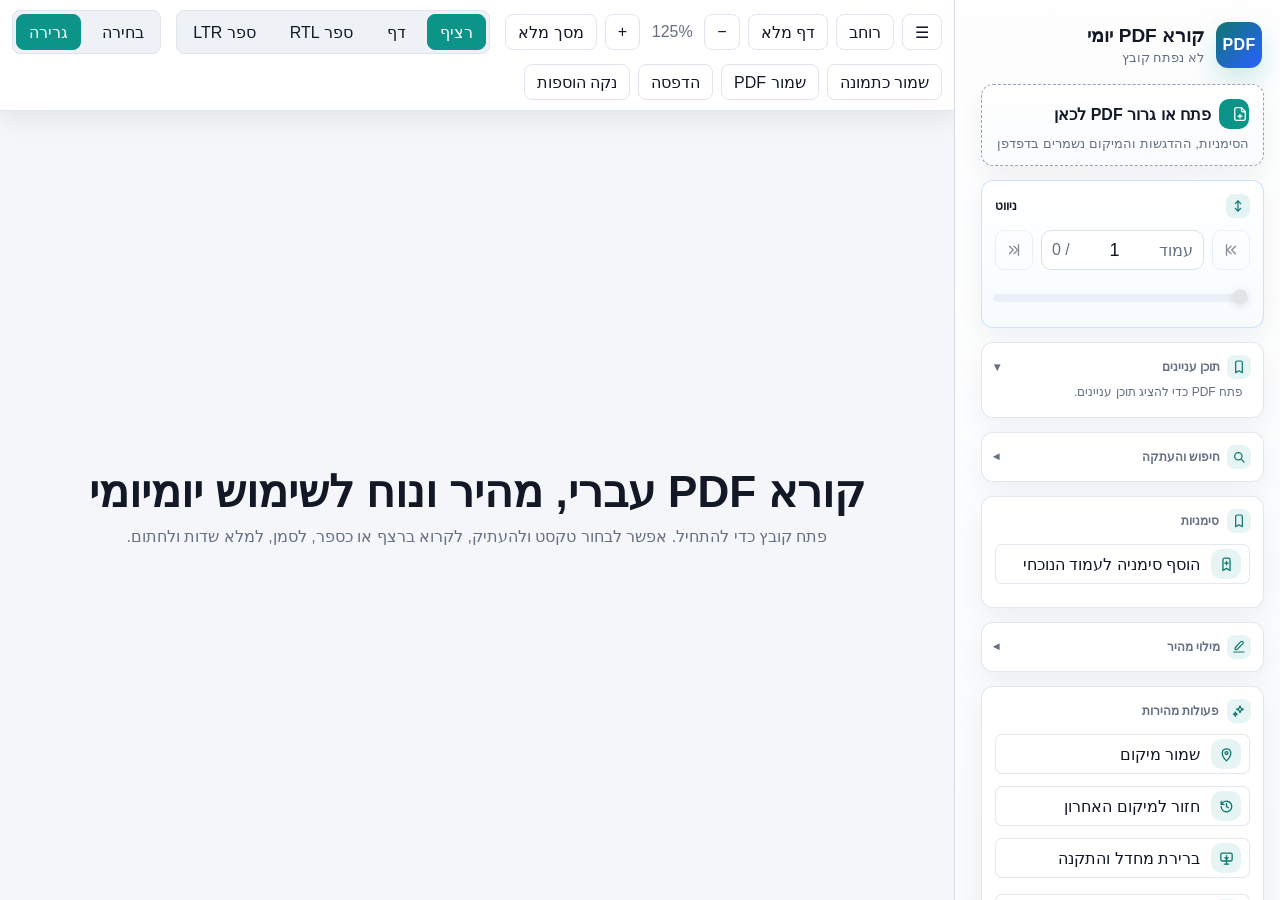
==== index.html @ 027469be "טיפול בחלון צד לנייד" ====
<!doctype html>
<html lang="he" dir="rtl">
<head>
  <meta charset="utf-8">
  <meta name="viewport" content="width=device-width, initial-scale=1">
  <meta name="theme-color" content="#111827">
  <title>קורא PDF יומי</title>
  <link rel="manifest" href="manifest.webmanifest">
  <link rel="icon" href="icons/icon.svg" type="image/svg+xml">
  <link rel="stylesheet" href="styles.css">
  <script src="vendor/pdf.min.mjs" type="module"></script>
  <script src="vendor/pdf-lib.min.js"></script>
  <script src="vendor/html2canvas.min.js"></script>
  <script src="app.js" type="module"></script>
</head>
<body>
  <svg class="icon-sprite" aria-hidden="true" focusable="false">
    <symbol id="icon-file-plus" viewBox="0 0 24 24">
      <path d="M14 3.5H7.5A2.5 2.5 0 0 0 5 6v12a2.5 2.5 0 0 0 2.5 2.5h9A2.5 2.5 0 0 0 19 18V8.5L14 3.5Z"/>
      <path d="M14 3.5v4A1.5 1.5 0 0 0 15.5 9H19"/>
      <path d="M12 12.5v5M9.5 15h5"/>
    </symbol>
    <symbol id="icon-navigation" viewBox="0 0 24 24">
      <path d="M12 4.5v15"/>
      <path d="m8 8.5 4-4 4 4"/>
      <path d="m8 15.5 4 4 4-4"/>
    </symbol>
    <symbol id="icon-search" viewBox="0 0 24 24">
      <circle cx="11" cy="11" r="5.5"/>
      <path d="m15.5 15.5 4 4"/>
    </symbol>
    <symbol id="icon-bookmark" viewBox="0 0 24 24">
      <path d="M7 5.5A2.5 2.5 0 0 1 9.5 3h5A2.5 2.5 0 0 1 17 5.5v15l-5-3-5 3v-15Z"/>
    </symbol>
    <symbol id="icon-bookmark-plus" viewBox="0 0 24 24">
      <path d="M7 5.5A2.5 2.5 0 0 1 9.5 3h5A2.5 2.5 0 0 1 17 5.5v15l-5-3-5 3v-15Z"/>
      <path d="M12 7.5v5M9.5 10h5"/>
    </symbol>
    <symbol id="icon-pen-line" viewBox="0 0 24 24">
      <path d="M4.5 19.5h15"/>
      <path d="m7 16 2.2-.45L17.8 7a2.1 2.1 0 0 0-3-3L6.45 12.8 6 15l1 1Z"/>
    </symbol>
    <symbol id="icon-sparkles" viewBox="0 0 24 24">
      <path d="M13.5 4.5 15 8l3.5 1.5L15 11l-1.5 3.5L12 11 8.5 9.5 12 8l1.5-3.5Z"/>
      <path d="M6.5 13.5 7.4 16l2.1.9-2.1.9-.9 2.2-.9-2.2-2.1-.9 2.1-.9.9-2.5Z"/>
    </symbol>
    <symbol id="icon-map-pin" viewBox="0 0 24 24">
      <path d="M12 21s6-5.2 6-11a6 6 0 1 0-12 0c0 5.8 6 11 6 11Z"/>
      <circle cx="12" cy="10" r="2"/>
    </symbol>
    <symbol id="icon-history" viewBox="0 0 24 24">
      <path d="M4.5 12a7.5 7.5 0 1 0 2.2-5.3L4.5 8.9"/>
      <path d="M4.5 4.8v4.1h4.1"/>
      <path d="M12 8v4.2l2.7 1.6"/>
    </symbol>
    <symbol id="icon-monitor-down" viewBox="0 0 24 24">
      <rect x="4" y="4.5" width="16" height="11" rx="2"/>
      <path d="M12 8v5"/>
      <path d="m9.7 10.8 2.3 2.3 2.3-2.3"/>
      <path d="M9 20h6"/>
      <path d="M12 15.5V20"/>
    </symbol>
    <symbol id="icon-chevron-up" viewBox="0 0 24 24">
      <path d="m7 14 5-5 5 5"/>
    </symbol>
    <symbol id="icon-chevron-down" viewBox="0 0 24 24">
      <path d="m7 10 5 5 5-5"/>
    </symbol>
    <symbol id="icon-page-first" viewBox="0 0 24 24">
      <path d="M6 5v14"/>
      <path d="m18 7-5 5 5 5"/>
      <path d="m12 7-5 5 5 5"/>
    </symbol>
    <symbol id="icon-page-last" viewBox="0 0 24 24">
      <path d="M18 5v14"/>
      <path d="m6 7 5 5-5 5"/>
      <path d="m12 7 5 5-5 5"/>
    </symbol>
  </svg>
  <div class="app-shell">
    <aside class="sidebar" id="sidebar">
      <button class="mobile-sidebar-close" id="closeSidebar" type="button" aria-label="סגור סרגל צד" title="סגור">
        <span aria-hidden="true">×</span>
        <strong>סגור חלון צד</strong>
      </button>
      <nav class="mobile-side-rail" aria-label="פעולות צד מהירות">
        <label class="rail-action" for="fileInput" title="פתח PDF">
          <span class="rail-icon"><svg><use href="#icon-file-plus"></use></svg></span>
          <span>פתח</span>
        </label>
        <button class="rail-action" type="button" data-mobile-panel=".nav-panel" title="ניווט">
          <span class="rail-icon"><svg><use href="#icon-navigation"></use></svg></span>
          <span>ניווט</span>
        </button>
        <button class="rail-action" type="button" data-mobile-panel=".outline-panel" title="תוכן עניינים">
          <span class="rail-icon"><svg><use href="#icon-bookmark"></use></svg></span>
          <span>תוכן</span>
        </button>
        <button class="rail-action" type="button" data-mobile-panel=".search-panel" title="חיפוש">
          <span class="rail-icon"><svg><use href="#icon-search"></use></svg></span>
          <span>חיפוש</span>
        </button>
        <button class="rail-action" type="button" data-mobile-panel=".bookmark-panel" title="סימניות">
          <span class="rail-icon"><svg><use href="#icon-bookmark-plus"></use></svg></span>
          <span>סימניות</span>
        </button>
        <button class="rail-action" type="button" data-mobile-panel=".autofill-panel" title="מילוי מהיר">
          <span class="rail-icon"><svg><use href="#icon-pen-line"></use></svg></span>
          <span>מילוי</span>
        </button>
        <button class="rail-action" type="button" data-mobile-panel=".quick-actions-panel" title="פעולות מהירות">
          <span class="rail-icon"><svg><use href="#icon-sparkles"></use></svg></span>
          <span>פעולות</span>
        </button>
      </nav>
      <div class="brand">
        <div class="brand-mark">PDF</div>
        <div>
          <h1>קורא PDF יומי</h1>
          <p id="fileName">לא נפתח קובץ</p>
        </div>
      </div>

      <label class="open-drop" for="fileInput" id="dropZone">
        <span><span class="drop-icon"><svg><use href="#icon-file-plus"></use></svg></span> פתח או גרור PDF לכאן</span>
        <small>הסימניות, ההדגשות והמיקום נשמרים בדפדפן</small>
      </label>
      <input id="fileInput" type="file" accept="application/pdf,.pdf">

      <section class="panel nav-panel">
        <div class="panel-title"><span class="panel-icon"><svg><use href="#icon-navigation"></use></svg></span> ניווט</div>
        <div class="jump-row">
          <button class="nav-arrow" id="firstPage" title="עמוד ראשון" aria-label="עמוד ראשון"><svg><use href="#icon-page-first"></use></svg></button>
          <label class="page-pill">
            <span>עמוד</span>
            <input id="pageInput" inputmode="numeric" aria-label="מספר עמוד" value="1">
            <span id="pageTotal">/ 0</span>
          </label>
          <button class="nav-arrow" id="lastPage" title="עמוד אחרון" aria-label="עמוד אחרון"><svg><use href="#icon-page-last"></use></svg></button>
        </div>
        <div class="page-slider-row">
          <input id="pageSlider" class="page-slider" type="range" min="1" max="1" value="1" step="1" aria-label="דפדוף מהיר בין עמודים">
        </div>
      </section>

      <details class="panel outline-panel" open>
        <summary class="panel-title">
          <span><span class="panel-icon"><svg><use href="#icon-bookmark"></use></svg></span> תוכן עניינים</span>
          <span class="panel-caret">▾</span>
        </summary>
        <div class="outline-list" id="outlineList">
          <div class="outline-empty">פתח PDF כדי להציג תוכן עניינים.</div>
        </div>
      </details>

      <details class="panel search-panel">
        <summary class="panel-title">
          <span><span class="panel-icon"><svg><use href="#icon-search"></use></svg></span> חיפוש והעתקה</span>
          <span class="panel-caret">▾</span>
        </summary>
        <div class="search-body">
          <div class="search-row">
            <input id="searchInput" placeholder="חיפוש טקסט">
            <button class="icon-btn small" id="searchBtn" title="חפש" aria-label="חפש"><svg><use href="#icon-search"></use></svg></button>
          </div>
          <div class="search-options">
            <label><input id="searchCase" type="checkbox"> Aa</label>
            <label><input id="searchWhole" type="checkbox"> מילה שלמה</label>
          </div>
          <div class="result-row">
            <button class="icon-btn small" id="prevResult" title="תוצאה קודמת" aria-label="תוצאה קודמת"><svg><use href="#icon-chevron-up"></use></svg></button>
            <span id="searchCount">0/0</span>
            <button class="icon-btn small" id="nextResult" title="תוצאה הבאה" aria-label="תוצאה הבאה"><svg><use href="#icon-chevron-down"></use></svg></button>
          </div>
        </div>
      </details>

      <section class="panel bookmark-panel">
        <div class="panel-title"><span class="panel-icon"><svg><use href="#icon-bookmark"></use></svg></span> סימניות</div>
        <button class="side-action" id="addBookmark">
          <span class="action-icon"><svg><use href="#icon-bookmark-plus"></use></svg></span>
          <span>הוסף סימניה לעמוד הנוכחי</span>
        </button>
        <div class="bookmark-list" id="bookmarkList"></div>
      </section>

      <details class="panel autofill-panel">
        <summary class="panel-title">
          <span><span class="panel-icon"><svg><use href="#icon-pen-line"></use></svg></span> מילוי מהיר</span>
          <span class="panel-caret">▾</span>
        </summary>
        <div class="autofill-body">
          <div class="autofill-grid">
            <input id="profileName" placeholder="שם מלא" autocomplete="name">
            <input id="profileAddress" placeholder="כתובת" autocomplete="street-address">
            <input id="profileEmail" placeholder="מייל" autocomplete="email">
            <input id="profilePhone" placeholder="טלפון" autocomplete="tel">
          </div>
          <div class="quick-fill-grid">
            <button data-fill="name" title="הכנס שם">שם</button>
            <button data-fill="address" title="הכנס כתובת">כתובת</button>
            <button data-fill="email" title="הכנס מייל">מייל</button>
            <button data-fill="phone" title="הכנס טלפון">טלפון</button>
            <button data-fill="date" title="הכנס תאריך היום">תאריך</button>
            <button data-fill="check" title="הכנס סימון V">✓</button>
            <button data-fill="cross" title="הכנס סימון X">✕</button>
          </div>
        </div>
      </details>

      <section class="panel quick-actions-panel">
        <div class="panel-title"><span class="panel-icon"><svg><use href="#icon-sparkles"></use></svg></span> פעולות מהירות</div>
        <button class="side-action" id="savePosition">
          <span class="action-icon"><svg><use href="#icon-map-pin"></use></svg></span>
          <span>שמור מיקום</span>
          <span class="saved-position-indicator" aria-hidden="true">✓ נשמר</span>
        </button>
        <button class="side-action" id="restorePosition">
          <span class="action-icon"><svg><use href="#icon-history"></use></svg></span>
          <span>חזור למיקום האחרון</span>
        </button>
        <button class="side-action" id="installHelp" aria-haspopup="dialog" aria-controls="helpDialog">
          <span class="action-icon"><svg><use href="#icon-monitor-down"></use></svg></span>
          <span>ברירת מחדל והתקנה</span>
        </button>
        <button class="side-action tour-action" id="tourGuide" aria-haspopup="dialog" aria-controls="tourOverlay">
          <span class="action-icon"><svg><use href="#icon-sparkles"></use></svg></span>
          <span>סיור ויזואלי בתוכנה</span>
        </button>
      </section>
    </aside>

    <main class="workspace">
      <header class="toolbar">
        <div class="tool-group">
          <button id="toggleSidebar" title="הצג או הסתר את סרגל הצד" aria-label="הצג או הסתר סרגל צד">☰</button>
          <button id="fitWidth" title="התאם את העמוד לרוחב החלון" aria-label="התאם לרוחב">רוחב</button>
          <button id="fitPage" title="הצג את כל העמוד במסך" aria-label="התאם לדף מלא">דף מלא</button>
          <button id="zoomOut" title="הקטן תצוגה" aria-label="הקטן תצוגה">−</button>
          <output id="zoomLabel">100%</output>
          <button id="zoomIn" title="הגדל תצוגה" aria-label="הגדל תצוגה">+</button>
          <button id="fullscreenBtn" title="פתח במסך מלא" aria-label="פתח במסך מלא">מסך מלא</button>
        </div>

        <div class="tool-group segmented" aria-label="מצב קריאה">
          <button data-mode="continuous" class="active" title="גלילה רציפה בין עמודים" aria-label="מצב קריאה רציף">רציף</button>
          <button data-mode="single" title="הצג עמוד אחד בכל פעם" aria-label="מצב עמוד יחיד">דף</button>
          <button data-mode="book-rtl" title="תצוגת ספר מימין לשמאל" aria-label="מצב ספר מימין לשמאל">ספר RTL</button>
          <button data-mode="book-ltr" title="תצוגת ספר משמאל לימין" aria-label="מצב ספר משמאל לימין">ספר LTR</button>
        </div>

        <div class="tool-group segmented" aria-label="כלי עריכה">
          <button data-tool="select" title="בחר טקסט או סמן אזור" aria-label="כלי בחירה">בחירה</button>
          <button data-tool="pan" class="active" title="גרור את המסמך לתנועה" aria-label="כלי גרירה">גרירה</button>
        </div>

        <div class="tool-group">
          <div class="dropdown action-dropdown" id="screenshotDropdown">
            <button id="screenshotBtn" aria-haspopup="true" aria-expanded="false" title="פתח אפשרויות לשמירת עמוד, חלון התצוגה או קטע מסומן כתמונה" aria-label="שמור כתמונה: בחר אם לשמור עמוד מלא, חלון תצוגה או קטע מסומן">שמור כתמונה</button>
            <div class="dropdown-menu" id="screenshotMenu" role="menu" hidden>
              <button type="button" id="screenshotPageBtn" role="menuitem" title="שמור מיד את העמוד הנוכחי כולו כתמונה">שמור עמוד מלא</button>
              <button type="button" id="screenshotWindowBtn" role="menuitem" title="שמור רק את מה שנראה עכשיו בחלון הקריאה">שמור חלון</button>
              <button type="button" id="screenshotSelectAreaBtn" role="menuitem" title="סמן קטע במסמך ואז שמור אותו כתמונה">סמן קטע</button>
              <button type="button" id="copyScreenshotPageBtn" role="menuitem" title="העתק את העמוד הנוכחי כתמונה ללוח">העתק עמוד מלא ללוח</button>
              <button type="button" id="copyScreenshotWindowBtn" role="menuitem" title="העתק את מה שנראה עכשיו בחלון הקריאה ללוח">העתק חלון ללוח</button>
            </div>
          </div>
          <button id="downloadBtn" title="שמור עותק PDF חדש שכולל את ההוספות, ההדגשות, שדות הטקסט והחתימות" aria-label="שמור PDF עם ההוספות">שמור PDF</button>
          <div class="dropdown action-dropdown" id="printDropdown">
            <button id="printBtn" aria-haspopup="true" aria-expanded="false" title="פתח אפשרויות הדפסה" aria-label="אפשרויות הדפסה">הדפסה</button>
            <div class="dropdown-menu" id="printMenu" role="menu" hidden>
              <button type="button" id="quickPrintBtn" role="menuitem" title="הדפס מיד את העמוד הנוכחי">⚡ הדפס עמוד נוכחי</button>
              <button type="button" id="printSelectAreaBtn" role="menuitem" title="בחר אזור במסמך להדפסה">סמן קטע להדפסה</button>
              <button type="button" id="printOptionsBtn" role="menuitem" title="פתח הגדרות הדפסה מלאות">אפשרויות הדפסה…</button>
            </div>
          </div>
          <button id="clearAnnotationsBtn" title="מחק את כל ההוספות מהמסמך" aria-label="נקה הוספות">נקה הוספות</button>
        </div>
      </header>

      <div class="reader" id="reader">
        <div class="empty-state" id="emptyState">
          <strong>קורא PDF עברי, מהיר ונוח לשימוש יומיומי</strong>
          <span>פתח קובץ כדי להתחיל. אפשר לבחור טקסט ולהעתיק, לקרוא ברצף או כספר, לסמן, למלא שדות ולחתום.</span>
        </div>
        <div class="pages" id="pages"></div>
      </div>
    </main>
  </div>

  <div class="selection-action-menu" id="selectionActionMenu" hidden>
    <button type="button" id="copySelectionShot">העתק</button>
    <button type="button" id="highlightSelection">הדגשה</button>
    <button type="button" id="printSelectionStickers">העבר להדפסה</button>
    <button type="button" id="saveSelectionShot">שמור כתמונה</button>
  </div>

  <div class="insert-action-menu" id="insertActionMenu" hidden>
    <div class="insert-action-title">אפשרויות בחירה</div>
    <button type="button" data-insert-action="select-area">בחר איזור</button>
    <button type="button" data-insert-action="select-text">בחר טקסט</button>
    <div class="insert-action-separator" aria-hidden="true"></div>
    <div class="insert-action-title">הוסף באיזור זה</div>
    <button type="button" data-insert-action="text">טקסט</button>
    <button type="button" data-insert-action="note">הערה</button>
    <button type="button" data-insert-action="signature">חתימה</button>
    <button type="button" data-insert-action="highlight">הדגשה</button>
  </div>

  <dialog id="printDialog" class="print-dialog" role="dialog" aria-modal="true" aria-labelledby="printDialogTitle">
    <button class="dialog-close" id="closePrint" aria-label="סגור חלון הדפסה">×</button>
    <div class="print-dialog-heading">
      <span class="print-dialog-icon">⎙</span>
      <div>
        <h2 id="printDialogTitle">הדפסה חכמה</h2>
        <p>בוחרים מה להדפיס ואיך לסדר אותו על הדף.</p>
      </div>
    </div>

    <div class="print-mode-tabs" role="tablist" aria-label="סוג הדפסה">
      <button type="button" class="active" data-print-mode="document">עמודים מהמסמך</button>
      <button type="button" data-print-mode="stickers">עותקים בדף אחד</button>
    </div>

    <form id="printForm">
      <section class="print-options" data-print-panel="document">
        <fieldset>
          <legend>מה להדפיס?</legend>
          <label><input type="radio" name="printScope" value="current" checked> העמוד הנוכחי <strong id="printCurrentPage">1</strong></label>
          <label id="printSelectionScope"><input type="radio" name="printScope" value="selection"> הקטע המסומן</label>
          <label><input type="radio" name="printScope" value="all"> כל המסמך</label>
          <label class="print-range-option"><input type="radio" name="printScope" value="range"> טווח
            <input id="printRange" type="text" inputmode="numeric" placeholder="למשל 1-4, 7, 10-12" aria-label="טווח עמודים">
          </label>
        </fieldset>
        <label class="print-select-label">עמודים בכל גיליון
          <select id="pagesPerSheet">
            <option value="1">עמוד אחד</option>
            <option value="2">2 עמודים</option>
            <option value="4">4 עמודים</option>
            <option value="6">6 עמודים</option>
            <option value="9">9 עמודים</option>
            <option value="16">16 עמודים</option>
          </select>
        </label>
      </section>

      <section class="print-options" data-print-panel="stickers" hidden>
        <fieldset>
          <legend>מה לשכפל?</legend>
          <label><input type="radio" name="stickerSource" value="page" checked> העמוד הנוכחי</label>
          <label><input type="radio" name="stickerSource" value="window"> החלון הנראה כרגע</label>
          <label id="stickerSelectionOption"><input type="radio" name="stickerSource" value="selection"> הקטע הנבחר</label>
        </fieldset>
        <label class="print-select-label">כמה עותקים בדף?
          <select id="stickerCopies">
            <option value="2">2</option><option value="4">4</option><option value="6" selected>6</option>
            <option value="8">8</option><option value="12">12</option><option value="16">16</option><option value="24">24</option>
          </select>
        </label>
      </section>

      <div class="print-common-options">
        <label>כיוון הדף
          <select id="printOrientation"><option value="portrait">לאורך</option><option value="landscape">לרוחב</option></select>
        </label>
        <label class="print-check"><input id="printAnnotations" type="checkbox"> כלול הוספות משתמש</label>
        <label class="print-check"><input id="printCutGuides" type="checkbox"> קווי חיתוך</label>
      </div>
      <div class="print-summary" id="printSummary">עמוד 1 · גיליון אחד</div>
      <div class="print-dialog-actions">
        <button type="button" id="cancelPrint">ביטול</button>
        <button type="submit" class="primary-print" id="startPrint">הדפס עכשיו</button>
      </div>
    </form>
  </dialog>

  <dialog id="helpDialog" role="dialog" aria-modal="true" aria-labelledby="helpDialogTitle">
    <button class="dialog-close" id="closeHelp" aria-label="סגור חלון עזרה">×</button>
    <h2 id="helpDialogTitle">התקנה כאפליקציית ווב</h2>
    <p>ב-Chrome או Edge אפשר להתקין את קורא ה-PDF כאפליקציה דרך כפתור ההתקנה, או דרך תפריט הדפדפן: התקן אפליקציה.</p>
    <p>לאחר ההתקנה היא תיפתח בחלון עצמאי עם אייקון. פתיחת קבצי PDF כברירת מחדל תלויה בתמיכת הדפדפן והמערכת ב-File Handling, ולכן בדרך כלל עדיין פותחים קובץ דרך גרירה או כפתור פתיחה.</p>
    <p>אם הדפדפן תומך ב-File Handling, ניתן לפתוח קובץ PDF ישירות מהמערכת אחרי התקנת האפליקציה.</p>
    <p>לאחר פתיחה ראשונה, קבצי האפליקציה נשמרים במטמון מקומי. ספריות חיצוניות נשמרות לאחר שהדפדפן טוען אותן פעם אחת.</p>
  </dialog>

  <div id="tourOverlay" class="visual-tour" role="dialog" aria-modal="true" aria-labelledby="tourTitle" hidden>
    <div class="tour-spotlight" id="tourSpotlight" aria-hidden="true"></div>
    <section class="tour-card" id="tourCard">
      <button class="dialog-close" id="closeTour" aria-label="סגור סיור">×</button>
      <div class="tour-kicker" id="tourProgress">1/7</div>
      <h2 id="tourTitle">סיור ויזואלי בתוכנה</h2>
      <p id="tourText">נראה רגע איפה הדברים החשובים נמצאים, ואז אפשר להתחיל לעבוד בלי לחפש.</p>
      <div class="tour-card-actions">
        <button type="button" id="tourPrev">הקודם</button>
        <button type="button" class="primary-tour" id="tourNext">הבא</button>
      </div>
    </section>
  </div>
  <div id="statusMessage" class="status-message" aria-live="polite" aria-atomic="true"></div>
</body>
</html>
---- styles.css ----
:root {
  --bg: #f4f6f9;
  --surface: #ffffff;
  --surface-soft: #f8fafc;
  --ink: #121826;
  --muted: #657084;
  --line: #dfe5ee;
  --line-strong: #cbd5e1;
  --accent: #0d9488;
  --accent-strong: #0f766e;
  --accent-soft: #e6fffb;
  --blue: #2563eb;
  --warn: #d97706;
  --shadow: 0 18px 55px rgba(20, 28, 45, .13);
  --side-shadow: 0 24px 60px rgba(15, 23, 42, .12);
  --focus-ring: 0 0 0 3px rgba(13, 148, 136, .16);
  --ui-font: "Segoe UI Variable Text", "Segoe UI Variable", "Assistant", "Heebo", "Noto Sans Hebrew", "Rubik", "Segoe UI", Arial, sans-serif;
}

* { box-sizing: border-box; }

html, body {
  width: 100%;
  height: 100%;
  min-height: 100dvh;
  margin: 0;
  overflow: hidden;
  color: var(--ink);
  background: var(--bg);
  font-family: var(--ui-font);
  -webkit-font-smoothing: antialiased;
  text-rendering: optimizeLegibility;
}

button, input {
  font: inherit;
}

select {
  min-height: 36px;
  border: 1px solid var(--line);
  border-radius: 8px;
  padding: 0 10px;
  color: var(--ink);
  background: #fff;
  font: inherit;
}

button {
  border: 1px solid var(--line);
  background: var(--surface);
  color: var(--ink);
  border-radius: 8px;
  min-height: 36px;
  padding: 0 12px;
  cursor: pointer;
  transition: background .16s ease, border-color .16s ease, color .16s ease, box-shadow .16s ease, transform .16s ease;
}

button:hover { border-color: #aab8cb; }
button:disabled,
input:disabled {
  cursor: not-allowed;
  opacity: .48;
}

button:disabled:hover {
  border-color: var(--line);
}

button:focus-visible,
input:focus-visible,
summary:focus-visible {
  outline: none;
  box-shadow: var(--focus-ring);
}

button.active, .segmented button.active {
  background: var(--accent);
  color: #fff;
  border-color: var(--accent);
}

.icon-sprite {
  position: absolute;
  width: 0;
  height: 0;
  overflow: hidden;
}

.sidebar svg,
.icon-btn svg {
  width: 16px;
  height: 16px;
  fill: none;
  stroke: currentColor;
  stroke-width: 1.85;
  stroke-linecap: round;
  stroke-linejoin: round;
}

input {
  width: 100%;
  min-height: 36px;
  border: 1px solid var(--line);
  border-radius: 8px;
  padding: 0 10px;
  color: var(--ink);
  background: #fff;
  transition: border-color .16s ease, box-shadow .16s ease, background .16s ease;
}

.app-shell {
  display: grid;
  grid-template-columns: 326px minmax(0, 1fr);
  width: 100vw;
  height: 100vh;
  height: 100dvh;
  overflow: hidden;
}

.app-shell.sidebar-closed {
  grid-template-columns: 1fr;
}

.sidebar {
  display: flex;
  flex-direction: column;
  gap: 14px;
  overflow: auto;
  min-height: 0;
  padding: 18px 16px;
  background:
    linear-gradient(180deg, rgba(255,255,255,.96) 0%, rgba(248,250,252,.96) 100%),
    radial-gradient(circle at 30% 0%, rgba(13,148,136,.12), transparent 34%);
  border-left: 1px solid rgba(203, 213, 225, .86);
  box-shadow: inset 1px 0 0 rgba(255,255,255,.72);
  scrollbar-gutter: stable;
  font-family: var(--ui-font);
}

.sidebar::-webkit-scrollbar,
.bookmark-list::-webkit-scrollbar {
  width: 10px;
}

.sidebar::-webkit-scrollbar-track,
.bookmark-list::-webkit-scrollbar-track {
  background: transparent;
}

.sidebar::-webkit-scrollbar-thumb,
.bookmark-list::-webkit-scrollbar-thumb {
  border: 3px solid transparent;
  border-radius: 999px;
  background: #cbd5e1;
  background-clip: content-box;
}

.sidebar::-webkit-scrollbar-thumb:hover,
.bookmark-list::-webkit-scrollbar-thumb:hover {
  background-color: #94a3b8;
}

.sidebar.collapsed {
  display: none;
}

.mobile-side-rail {
  display: none;
}

.mobile-sidebar-close {
  display: none;
}

.status-message {
  position: fixed;
  right: 20px;
  bottom: 20px;
  max-width: min(320px, calc(100vw - 40px));
  padding: 12px 16px;
  background: rgba(15, 23, 42, .92);
  color: #f8fafc;
  border-radius: 14px;
  box-shadow: 0 16px 42px rgba(15, 23, 42, .24);
  font-size: 0.95rem;
  opacity: 0;
  transform: translateY(12px);
  pointer-events: none;
  transition: opacity .22s ease, transform .22s ease;
  z-index: 40;
}

.status-message.visible {
  opacity: 1;
  transform: translateY(0);
}

.side-action.install-ready {
  border-color: #0d9488;
  background: #ecfeff;
  color: #0f766e;
}

.brand {
  display: flex;
  gap: 12px;
  align-items: center;
  padding: 4px 2px 2px;
}

.brand-mark {
  display: grid;
  place-items: center;
  width: 46px;
  height: 46px;
  border-radius: 12px;
  color: #fff;
  background: linear-gradient(135deg, #0f766e, #2563eb 82%);
  box-shadow: 0 12px 28px rgba(13, 148, 136, .22);
  font-weight: 800;
  letter-spacing: .02em;
}

.brand h1 {
  margin: 0;
  font-size: 19px;
  line-height: 1.15;
}

.brand p {
  margin: 4px 0 0;
  color: var(--muted);
  font-size: 13px;
  overflow-wrap: anywhere;
}

.open-drop {
  display: grid;
  gap: 7px;
  padding: 14px;
  border: 1px dashed #94a3b8;
  border-radius: 12px;
  background: linear-gradient(180deg, #ffffff 0%, #f9fbfd 100%);
  cursor: pointer;
  box-shadow: 0 10px 26px rgba(15, 23, 42, .06);
  transition: background .16s ease, border-color .16s ease, box-shadow .16s ease, transform .16s ease;
}

.open-drop:hover {
  border-color: var(--accent);
  box-shadow: 0 14px 34px rgba(15, 23, 42, .09);
  transform: translateY(-1px);
}

.open-drop.dragover {
  border-color: var(--accent);
  background: var(--accent-soft);
}

.open-drop span {
  display: flex;
  align-items: center;
  gap: 8px;
  font-weight: 700;
}

.drop-icon {
  display: inline-grid;
  place-items: center;
  width: 30px;
  height: 30px;
  border-radius: 10px;
  color: #fff;
  background: var(--accent);
  font-size: 19px;
}

.drop-icon svg {
  width: 18px;
  height: 18px;
  stroke-width: 1.75;
}
.open-drop small, .panel-title, .result-row, #pageTotal { color: var(--muted); }
#fileInput { display: none; }

.panel {
  display: grid;
  gap: 10px;
  padding: 12px;
  background: rgba(255,255,255,.9);
  border: 1px solid rgba(223, 229, 238, .92);
  border-radius: 12px;
  box-shadow: 0 10px 28px rgba(15, 23, 42, .055);
  backdrop-filter: blur(10px);
}

.panel-title {
  display: flex;
  align-items: center;
  gap: 8px;
  font-size: 12px;
  font-weight: 800;
  letter-spacing: 0;
}

summary.panel-title {
  cursor: pointer;
  list-style: none;
}

summary.panel-title::-webkit-details-marker {
  display: none;
}

.panel-icon {
  display: inline-grid;
  place-items: center;
  width: 24px;
  height: 24px;
  border-radius: 8px;
  color: #0f766e;
  background: rgba(13, 148, 136, .1);
}

.jump-row, .search-row, .result-row, .tool-group {
  display: flex;
  gap: 8px;
  align-items: center;
}

.dropdown {
  position: relative;
  display: inline-flex;
}

.dropdown-menu,
.selection-action-menu,
.insert-action-menu {
  position: absolute;
  z-index: 60;
  display: grid;
  gap: 4px;
  min-width: 172px;
  padding: 6px;
  border: 1px solid var(--line-strong);
  border-radius: 8px;
  background: #fff;
  box-shadow: 0 18px 44px rgba(15, 23, 42, .18);
}

.dropdown-menu[hidden],
.selection-action-menu[hidden],
.insert-action-menu[hidden] {
  display: none;
}

.dropdown-menu {
  top: calc(100% + 6px);
  inset-inline-end: 0;
}

.toolbar .dropdown-menu {
  inset-inline-start: 0;
  inset-inline-end: auto;
}

.selection-action-menu,
.insert-action-menu {
  position: fixed;
}

.dropdown-menu button,
.selection-action-menu button,
.insert-action-menu button {
  justify-content: flex-start;
  width: 100%;
  border-color: transparent;
  background: transparent;
  text-align: right;
  white-space: nowrap;
}

.dropdown-menu button:hover,
.selection-action-menu button:hover,
.insert-action-menu button:hover {
  border-color: #d7e1ed;
  background: #f1f7fb;
}

.insert-action-title {
  padding: 4px 8px 2px;
  color: var(--muted);
  font-size: 12px;
  font-weight: 700;
  white-space: nowrap;
}

.insert-action-separator {
  height: 1px;
  margin: 3px 4px;
  background: var(--line);
}

.result-row {
  justify-content: space-between;
  padding-inline: 2px;
}

.search-row input {
  min-width: 0;
  background: var(--surface-soft);
}

.search-options {
  display: flex;
  flex-wrap: wrap;
  gap: 8px;
  color: var(--muted);
  font-size: 12px;
}

.search-options label {
  display: inline-flex;
  align-items: center;
  gap: 6px;
  min-height: 28px;
  padding: 0 9px;
  border: 1px solid var(--line);
  border-radius: 999px;
  background: var(--surface-soft);
}

.side-action {
  display: grid;
  grid-template-columns: 32px minmax(0, 1fr);
  align-items: center;
  gap: 9px;
  width: 100%;
  min-height: 42px;
  padding: 5px 9px;
  text-align: right;
  background: #fff;
  border-color: transparent;
  box-shadow: inset 0 0 0 1px rgba(223, 229, 238, .86);
}

.side-action:hover {
  background: var(--surface-soft);
  border-color: var(--line-strong);
  box-shadow: inset 0 0 0 1px var(--line-strong), 0 8px 18px rgba(15, 23, 42, .06);
  transform: translateY(-1px);
}

.side-action.install-ready {
  border-color: #a7d9d1;
  background: var(--accent-soft);
}

.tour-action {
  margin-top: 4px;
}

.action-icon {
  display: inline-grid;
  place-items: center;
  width: 30px;
  height: 30px;
  border-radius: 10px;
  color: #0f766e;
  background: rgba(13, 148, 136, .1);
  font-size: 15px;
}

.action-icon svg {
  width: 17px;
  height: 17px;
}

.autofill-panel {
  gap: 10px;
}

.autofill-panel > .panel-title {
  justify-content: space-between;
}

.autofill-panel > .panel-title > span:first-child,
.search-panel > .panel-title > span:first-child,
.outline-panel > .panel-title > span:first-child {
  display: inline-flex;
  align-items: center;
  gap: 7px;
}

.search-panel > .panel-title,
.outline-panel > .panel-title {
  justify-content: space-between;
}

.panel-caret {
  font-size: 12px;
  transition: transform .18s ease;
}

.autofill-panel:not([open]) .panel-caret,
.search-panel:not([open]) .panel-caret,
.outline-panel:not([open]) .panel-caret {
  transform: rotate(90deg);
}

.autofill-body {
  display: grid;
  gap: 10px;
}

.search-body {
  display: grid;
  gap: 9px;
}

.autofill-grid {
  display: grid;
  gap: 8px;
}

.autofill-grid input {
  min-height: 38px;
  font-size: 13px;
  background: var(--surface-soft);
}

.quick-fill-grid {
  display: grid;
  grid-template-columns: repeat(3, minmax(0, 1fr));
  gap: 7px;
}

.quick-fill-grid button {
  min-height: 36px;
  padding: 0 6px;
  border-radius: 8px;
  background: var(--surface-soft);
  font-size: 13px;
}

.quick-fill-grid button:hover {
  background: var(--accent-soft);
  border-color: #a7d9d1;
}

.saved-signatures {
  display: grid;
  gap: 7px;
}

.saved-signature-empty {
  color: var(--muted);
  font-size: 12px;
}

.saved-signature-row {
  display: grid;
  grid-template-columns: minmax(0, 1fr) 32px;
  gap: 6px;
}

.saved-signature-row button {
  min-height: 34px;
  border-radius: 8px;
  background: var(--surface-soft);
  font-size: 12px;
}

.saved-signature-row button:hover {
  background: var(--accent-soft);
  border-color: #a7d9d1;
}

.saved-signature-row .danger {
  color: #b91c1c;
}

.save-signature-action {
  width: 100%;
  min-height: 36px;
  border-radius: 8px;
  background: #e7f7f4;
  color: var(--accent-strong);
  font-size: 13px;
}

.save-signature-action:disabled {
  cursor: not-allowed;
  color: var(--muted);
  background: var(--surface-soft);
  opacity: .72;
}

.jump-row input {
  text-align: center;
}

.nav-panel {
  gap: 12px;
  padding: 13px;
  background: linear-gradient(180deg, #ffffff 0%, #f7fbff 100%);
  border-color: rgba(191, 219, 254, .78);
}

.nav-panel .panel-title {
  justify-content: space-between;
  color: var(--ink);
}

.nav-panel .panel-icon {
  order: -1;
}

.jump-row {
  display: grid;
  grid-template-columns: 38px minmax(0, 1fr) 38px;
  gap: 8px;
  align-items: center;
}

.nav-arrow {
  display: inline-grid;
  place-items: center;
  width: 38px;
  min-height: 40px;
  padding: 0;
  border-radius: 9px;
  color: #0f172a;
  background: #fff;
  border-color: #d7e1ed;
  line-height: 1;
  direction: ltr;
  font-variant-numeric: tabular-nums;
}

.nav-arrow svg {
  width: 18px;
  height: 18px;
  stroke-width: 1.8;
}

.nav-arrow:hover {
  background: #f1f7fb;
  border-color: #b9c8d8;
}

.page-pill {
  display: grid;
  grid-template-columns: auto minmax(42px, 1fr) auto;
  align-items: center;
  gap: 8px;
  min-height: 40px;
  padding: 4px 10px;
  border: 1px solid #d7e1ed;
  border-radius: 10px;
  background: #fff;
  color: var(--muted);
}

.page-pill input {
  min-height: 30px;
  padding: 0;
  border: 0;
  border-radius: 0;
  background: transparent;
  color: var(--ink);
  font-size: 18px;
  font-variant-numeric: tabular-nums;
}

.page-pill input:focus {
  outline: none;
}

.page-pill:focus-within {
  border-color: var(--accent);
  box-shadow: var(--focus-ring);
}

.page-slider-row {
  display: grid;
  gap: 6px;
}

.page-slider {
  --slider-progress: 0%;
  width: 100%;
  min-height: 28px;
  padding: 0;
  border: 0;
  border-radius: 999px;
  background: transparent;
  accent-color: var(--accent);
  cursor: pointer;
  direction: rtl;
}

.page-slider:focus-visible {
  box-shadow: none;
}

.page-slider::-webkit-slider-runnable-track {
  height: 8px;
  border-radius: 999px;
  background: linear-gradient(270deg, var(--accent) 0 var(--slider-progress), #dbe4ef var(--slider-progress) 100%);
}

.page-slider::-webkit-slider-thumb {
  appearance: none;
  width: 18px;
  height: 18px;
  margin-top: -5px;
  border: 3px solid #fff;
  border-radius: 50%;
  background: var(--accent-strong);
  box-shadow: 0 2px 8px rgba(15, 23, 42, .22);
}

.page-slider::-moz-range-track {
  height: 8px;
  border-radius: 999px;
  background: #dbe4ef;
}

.page-slider::-moz-range-progress {
  height: 8px;
  border-radius: 999px;
  background: var(--accent);
}

.page-slider::-moz-range-thumb {
  width: 14px;
  height: 14px;
  border: 3px solid #fff;
  border-radius: 50%;
  background: var(--accent-strong);
  box-shadow: 0 2px 8px rgba(15, 23, 42, .22);
}

.icon-btn {
  width: 38px;
  padding: 0;
  font-size: 24px;
  line-height: 1;
  border-radius: 10px;
}

.icon-btn.small {
  width: 36px;
  min-height: 36px;
  font-size: 18px;
  background: var(--surface-soft);
}

.icon-btn.small:hover {
  background: var(--accent-soft);
  border-color: #a7d9d1;
}

.bookmark-list {
  display: grid;
  gap: 7px;
  max-height: 230px;
  overflow: auto;
  padding-inline-end: 2px;
}

.bookmark-item {
  display: grid;
  grid-template-columns: 1fr auto auto;
  gap: 7px;
  align-items: center;
  padding: 6px;
  background: #fff;
  border: 1px solid rgba(223, 229, 238, .9);
  border-radius: 10px;
}

.bookmark-item span {
  overflow: hidden;
  text-overflow: ellipsis;
  white-space: nowrap;
}

.bookmark-open {
  min-width: 0;
  justify-content: start;
  text-align: right;
  overflow: hidden;
  text-overflow: ellipsis;
  white-space: nowrap;
  border-color: transparent;
  background: transparent;
  padding-inline: 4px;
  color: var(--ink);
}

.bookmark-open:hover {
  background: var(--surface-soft);
  border-color: transparent;
}

.bookmark-item input {
  min-width: 0;
}

.outline-list {
  display: grid;
  gap: 6px;
  max-height: 260px;
  overflow: auto;
  padding-inline-end: 2px;
}

.outline-source,
.outline-empty {
  padding: 6px 8px;
  color: var(--muted);
  font-size: 12px;
}

.outline-item {
  display: grid;
  grid-template-columns: minmax(0, 1fr) auto;
  gap: 8px;
  align-items: center;
  min-height: 34px;
  padding: 6px 8px;
  padding-inline-start: calc(8px + (var(--outline-level, 0) * 14px));
  border: 1px solid rgba(223, 229, 238, .9);
  border-radius: 8px;
  background: #fff;
  text-align: right;
}

.outline-item:hover {
  background: var(--surface-soft);
  border-color: #cbd7e6;
}

.outline-item span {
  min-width: 0;
  overflow: hidden;
  text-overflow: ellipsis;
  white-space: nowrap;
}

.outline-item small {
  color: var(--muted);
  font-size: 11px;
}

.icon-action {
  display: inline-grid;
  place-items: center;
  width: 30px;
  height: 30px;
  min-height: 30px;
  padding: 0;
  border-radius: 999px;
  color: var(--muted);
  background: transparent;
  border-color: transparent;
  font-size: 17px;
  line-height: 1;
}

.icon-action:hover {
  color: var(--ink);
  background: #edf3fb;
  border-color: #cbd7e6;
}

.icon-action.danger:hover {
  color: #b91c1c;
  background: #fff1f2;
  border-color: #fecdd3;
}

.icon-action.success:hover {
  color: var(--accent-strong);
  background: #e7f7f4;
  border-color: #a7d9d1;
}

.workspace {
  display: grid;
  grid-template-rows: auto minmax(0, 1fr);
  min-width: 0;
  min-height: 0;
  overflow: hidden;
}

.toolbar {
  position: sticky;
  top: 0;
  z-index: 20;
  display: flex;
  justify-content: space-between;
  gap: 10px;
  flex-wrap: wrap;
  flex: 0 0 auto;
  padding: 10px 12px;
  background: rgba(255,255,255,.97);
  border-bottom: 1px solid var(--line);
  box-shadow: 0 8px 24px rgba(20, 28, 45, .08);
  font-family: var(--ui-font);
}

.segmented {
  padding: 3px;
  border: 1px solid var(--line);
  border-radius: 8px;
  background: #eef2f7;
}

.segmented button {
  border-color: transparent;
  background: transparent;
}

#zoomLabel {
  min-width: 48px;
  text-align: center;
  color: var(--muted);
}

.reader {
  position: relative;
  min-width: 0;
  min-height: 0;
  overflow: auto;
  padding: 22px;
  scroll-behavior: smooth;
  overscroll-behavior: contain;
}

.reader.panning {
  cursor: grabbing;
  user-select: none;
}

.reader.can-pan {
  cursor: grab;
}

.saved-position-indicator {
  display: none;
  color: #0f766e;
  font-size: 12px;
  font-weight: 700;
  white-space: nowrap;
}

.side-action.has-saved-position {
  grid-template-columns: 32px minmax(0, 1fr) auto;
  border-color: #a7d9d1;
  background: var(--accent-soft);
}

.side-action.has-saved-position .saved-position-indicator {
  display: inline;
}

.reader.can-pan.panning {
  cursor: grabbing;
}

.reader.screenshot-selecting {
  cursor: crosshair;
  user-select: none;
}

.pages {
  display: flex;
  flex-direction: column;
  gap: 18px;
  align-items: center;
  justify-content: center;
  min-width: max-content;
  padding: 0;
}

.spread {
  display: flex;
  gap: 14px;
  align-items: flex-start;
  justify-content: center;
  width: auto;
  margin: 0 auto;
  flex-wrap: nowrap;
}

.spread-ltr {
  direction: ltr;
}

.spread-rtl {
  direction: rtl;
}

.page-shell {
  position: relative;
  background: #fff;
  box-shadow: var(--shadow);
  border-radius: 3px;
  overflow: visible;
  flex-shrink: 0;
}

.page-shell canvas {
  position: relative;
  z-index: 1;
  display: block;
}

.text-layer, .annotation-layer, .search-layer, .object-layer, .screenshot-layer {
  position: absolute;
  inset: 0;
}

.search-layer {
  pointer-events: none;
  z-index: 3;
}

.text-layer {
  color: transparent;
  user-select: text;
  direction: ltr;
  z-index: 2;
  overflow: hidden;
  transform-origin: 0 0;
}

.text-layer span {
  position: absolute;
  transform-origin: 0 0;
  white-space: pre;
  cursor: text;
  color: transparent;
}

.text-layer br,
.text-layer .endOfContent {
  display: none;
}

.annotation-layer {
  pointer-events: none;
  z-index: 4;
  touch-action: none;
}
.annotation-layer.active { pointer-events: auto; cursor: crosshair; }

.object-layer {
  pointer-events: none;
  z-index: 8;
}

.screenshot-layer {
  pointer-events: none;
  z-index: 12;
  touch-action: none;
}

.screenshot-layer.active {
  pointer-events: auto;
  cursor: crosshair;
}

.screenshot-selection-box {
  position: absolute;
  z-index: 2;
  border: 2px solid var(--accent);
  background: rgba(13, 148, 136, .14);
  box-shadow: 0 0 0 9999px rgba(15, 23, 42, .18);
  pointer-events: none;
}

.screenshot-selection-box.text-selection-box {
  border-color: var(--blue);
  border-style: dashed;
  background: transparent;
  box-shadow: none;
}

.text-selection-highlight {
  position: absolute;
  z-index: 1;
  border-radius: 3px;
  background: rgba(37, 99, 235, .26);
  box-shadow: inset 0 0 0 1px rgba(37, 99, 235, .18);
  pointer-events: none;
}

.highlight-box {
  position: absolute;
  background: rgba(255, 214, 10, .36);
  border: 1px solid rgba(217, 119, 6, .7);
}

.movable-annotation {
  pointer-events: auto;
  cursor: move;
  touch-action: none;
}

.signature-move-box {
  position: absolute;
  border: 1px dashed rgba(37, 99, 235, .55);
  background: rgba(255,255,255,.02);
}

.signature-move-box.signing-pad {
  border-style: solid;
  border-color: rgba(37, 99, 235, .34);
  background: rgba(37, 99, 235, .035);
  pointer-events: none;
}

.signature-move-box.signing-pad .annotation-controls {
  top: -34px;
  opacity: 1;
  visibility: visible;
  pointer-events: auto;
}

.signature-move-box.signing-pad .annotation-drag-hint {
  display: none;
}

.annotation-controls {
  position: absolute;
  top: -26px;
  right: -1px;
  display: inline-flex;
  align-items: center;
  gap: 3px;
  min-height: 24px;
  padding: 2px;
  border: 1px solid var(--line);
  border-radius: 999px;
  background: rgba(255,255,255,.98);
  box-shadow: 0 8px 18px rgba(20, 28, 45, .16);
  opacity: 0;
  visibility: hidden;
  transition: opacity .12s ease;
  pointer-events: auto;
  z-index: 20;
}

.movable-annotation:hover .annotation-controls,
.movable-annotation:focus-within .annotation-controls {
  opacity: 1;
  visibility: visible;
}

.annotation-drag-hint,
.annotation-commit,
.annotation-save,
.annotation-delete {
  display: inline-grid;
  place-items: center;
  width: 20px;
  height: 20px;
  min-height: 20px;
  padding: 0;
  border: 0;
  border-radius: 999px;
  background: transparent;
  color: var(--ink);
  font-size: 14px;
  line-height: 1;
}

.annotation-drag-hint {
  color: var(--muted);
  cursor: move;
}

.annotation-delete {
  color: #b91c1c;
}

.annotation-commit {
  color: #047857;
}

.annotation-commit:hover {
  background: #dcfce7;
}

.annotation-save {
  color: var(--accent-strong);
}

.annotation-save:hover {
  background: #e7f7f4;
}

.annotation-delete:hover {
  background: #fff1f2;
}

.field-box {
  position: absolute;
  min-width: 32px;
  min-height: 24px;
  color: #111827;
  border: 1px solid transparent;
  background: transparent;
  box-shadow: none;
  overflow: visible;
  pointer-events: auto;
  z-index: 7;
}

.field-box:focus-within {
  border-color: rgba(37, 99, 235, .42);
  background: rgba(255,255,255,.18);
}

.field-box.selected {
  border-color: rgba(37, 99, 235, .5);
  box-shadow: 0 0 0 2px rgba(37, 99, 235, .12);
}

.field-box.note-field {
  min-width: 120px;
  min-height: 54px;
  border: 1px solid rgba(234, 179, 8, .55);
  border-radius: 8px;
  background: #fffbeb;
  box-shadow: 0 10px 24px rgba(120, 86, 0, .12);
}

.field-box.note-field::after {
  content: "";
  position: absolute;
  bottom: -9px;
  right: 20px;
  width: 16px;
  height: 16px;
  border-right: 1px solid rgba(234, 179, 8, .55);
  border-bottom: 1px solid rgba(234, 179, 8, .55);
  background: #fffbeb;
  transform: rotate(45deg);
  pointer-events: none;
}

.field-content {
  position: relative;
  z-index: 1;
  width: 100%;
  height: 100%;
  min-height: 24px;
  padding: 2px 4px;
  outline: none;
  overflow: hidden;
  white-space: pre;
  cursor: text;
}

.field-content:empty::before {
  content: "הקלד כאן";
  color: #7c8799;
}

.field-menu-button {
  position: absolute;
  top: -25px;
  right: 0;
  display: inline-grid;
  place-items: center;
  width: 24px;
  height: 24px;
  min-height: 24px;
  padding: 0;
  border-radius: 999px;
  background: #fff;
  border: 1px solid var(--line);
  box-shadow: 0 6px 16px rgba(20, 28, 45, .12);
  font-size: 15px;
  line-height: 1;
  pointer-events: auto;
  opacity: 0;
  visibility: hidden;
  transition: opacity .12s ease;
}

.field-box:hover .field-menu-button,
.field-box:focus-within .field-menu-button,
.field-box.selected .field-menu-button {
  opacity: 1;
  visibility: visible;
}

.field-menu {
  position: absolute;
  top: -42px;
  right: 30px;
  display: none;
  grid-template-columns: repeat(5, auto);
  gap: 4px;
  padding: 4px;
  border: 1px solid var(--line);
  border-radius: 999px;
  background: rgba(255,255,255,.98);
  box-shadow: 0 10px 26px rgba(20, 28, 45, .16);
  pointer-events: auto;
  z-index: 12;
}

.field-box.menu-open .field-menu,
.field-menu:hover {
  display: grid;
}

.field-menu-action {
  display: inline-grid;
  grid-template-rows: 18px 12px;
  place-items: center;
  min-width: 40px;
  min-height: 34px;
  padding: 2px 7px;
  border: 0;
  border-radius: 999px;
  background: transparent;
  color: var(--ink);
  font-size: 13px;
}

.field-menu-action small {
  color: var(--muted);
  font-size: 9px;
  line-height: 1;
}

.field-menu-action:hover {
  background: #edf3fb;
}

.field-menu-action.danger {
  color: #b91c1c;
}

.field-menu-action.danger:hover {
  background: #fff1f2;
}

.field-fill-menu {
  position: relative;
}

.field-fill-list {
  position: absolute;
  top: 39px;
  right: 0;
  display: none;
  min-width: 112px;
  padding: 5px;
  border: 1px solid var(--line);
  border-radius: 8px;
  background: #fff;
  box-shadow: 0 12px 30px rgba(20, 28, 45, .18);
  z-index: 15;
}

.field-fill-menu.open .field-fill-list,
.field-fill-menu:hover .field-fill-list {
  display: grid;
  gap: 3px;
}

.field-fill-list button {
  min-height: 30px;
  padding: 0 9px;
  border: 0;
  border-radius: 6px;
  background: transparent;
  text-align: right;
  font-size: 12px;
}

.field-fill-list button:hover {
  background: #e7f7f4;
}

.field-drag-action {
  cursor: grab;
}

.field-drag-action:active {
  cursor: grabbing;
}

.text-measure {
  position: fixed;
  top: -10000px;
  left: -10000px;
  visibility: hidden;
  pointer-events: none;
}

.ink-box {
  position: absolute;
  inset: 0;
  width: 100%;
  height: 100%;
  pointer-events: none;
  touch-action: none;
}

.search-hit {
  position: absolute;
  background: rgba(37, 99, 235, .18);
  border: 1px solid rgba(37, 99, 235, .8);
}

.search-hit.current {
  background: rgba(217, 119, 6, .24);
  border-color: var(--warn);
}

.empty-state {
  position: absolute;
  inset: 0;
  display: grid;
  place-content: center;
  gap: 10px;
  padding: 24px;
  text-align: center;
  color: var(--muted);
}

.empty-state[hidden] {
  display: none;
}

.empty-state strong {
  color: var(--ink);
  font-size: clamp(24px, 4vw, 44px);
}

dialog {
  width: min(560px, calc(100vw - 32px));
  border: 0;
  border-radius: 8px;
  padding: 24px;
  box-shadow: var(--shadow);
  direction: rtl;
}

dialog::backdrop {
  background: rgba(15, 23, 42, .48);
  backdrop-filter: blur(3px);
}

.visual-tour {
  position: fixed;
  inset: 0;
  z-index: 80;
  pointer-events: none;
}

.visual-tour[hidden] {
  display: none;
}

.tour-spotlight {
  position: fixed;
  z-index: 81;
  border: 3px solid #22c55e;
  border-radius: 12px;
  box-shadow: 0 0 0 9999px rgba(15, 23, 42, .58), 0 18px 44px rgba(15, 23, 42, .2);
  pointer-events: none;
  transition: left .2s ease, top .2s ease, width .2s ease, height .2s ease;
}

.tour-card {
  position: fixed;
  z-index: 82;
  display: grid;
  gap: 10px;
  padding: 18px 18px 16px;
  border: 1px solid rgba(203, 213, 225, .9);
  border-radius: 8px;
  background: #fff;
  box-shadow: 0 22px 58px rgba(15, 23, 42, .24);
  pointer-events: auto;
  transition: left .2s ease, top .2s ease;
}

.tour-card .dialog-close {
  top: 8px;
  left: 8px;
}

.tour-kicker {
  width: max-content;
  min-height: 24px;
  padding: 2px 9px;
  border-radius: 999px;
  color: var(--accent-strong);
  background: var(--accent-soft);
  font-size: 12px;
  font-weight: 800;
}

.tour-card h2 {
  margin: 0;
  padding-inline-end: 32px;
  font-size: 21px;
}

.tour-card p {
  margin: 0;
  color: var(--muted);
  line-height: 1.58;
}

.tour-card-actions {
  display: flex;
  justify-content: space-between;
  gap: 8px;
  margin-top: 4px;
}

.tour-card-actions button {
  min-width: 92px;
}

.primary-tour {
  color: #fff;
  border-color: var(--accent);
  background: var(--accent);
  font-weight: 700;
}

.primary-tour:hover {
  border-color: var(--accent-strong);
  background: var(--accent-strong);
}

.print-dialog {
  width: min(650px, calc(100vw - 24px));
  padding: 22px;
  border-radius: 18px;
}

.print-dialog-heading {
  display: flex;
  align-items: center;
  gap: 13px;
  padding-inline-end: 38px;
}

.print-dialog-heading h2 { margin: 0 0 3px; }
.print-dialog-heading p { margin: 0; color: var(--muted); }

.print-dialog-icon {
  display: grid;
  place-items: center;
  width: 46px;
  height: 46px;
  flex: 0 0 auto;
  border-radius: 14px;
  color: #fff;
  background: var(--accent);
  font-size: 25px;
}

.print-mode-tabs {
  display: grid;
  grid-template-columns: 1fr 1fr;
  gap: 5px;
  margin: 20px 0 16px;
  padding: 4px;
  border-radius: 11px;
  background: #eef2f7;
}

.print-mode-tabs button { border-color: transparent; background: transparent; }
.print-mode-tabs button.active { color: #fff; background: var(--accent); }

.print-options {
  display: grid;
  grid-template-columns: minmax(0, 1.5fr) minmax(170px, .7fr);
  gap: 14px;
}

.print-options[hidden] { display: none; }

.print-options fieldset {
  display: grid;
  gap: 10px;
  margin: 0;
  padding: 12px 14px 14px;
  border: 1px solid var(--line);
  border-radius: 12px;
}

.print-options legend { padding: 0 6px; font-weight: 700; }
.print-options fieldset label { display: flex; align-items: center; gap: 8px; }
.print-options fieldset label.unavailable { color: var(--muted); opacity: .55; }
.print-options input[type="radio"],
.print-options input[type="checkbox"],
.print-check input { width: 17px; min-height: 17px; accent-color: var(--accent); }

.print-range-option #printRange {
  min-width: 130px;
  min-height: 32px;
  margin-inline-start: auto;
}

.print-select-label {
  display: grid;
  align-content: start;
  gap: 7px;
  padding: 12px;
  border: 1px solid var(--line);
  border-radius: 12px;
  font-weight: 700;
}

.print-common-options {
  display: flex;
  align-items: end;
  gap: 14px;
  margin-top: 14px;
}

.print-common-options > label { display: grid; gap: 6px; }
.print-common-options .print-check { display: flex; align-items: center; padding-bottom: 9px; }

.print-summary {
  margin-top: 14px;
  padding: 10px 12px;
  border-radius: 10px;
  color: var(--accent-strong);
  background: var(--accent-soft);
  font-weight: 700;
}

.print-dialog-actions {
  display: flex;
  justify-content: flex-end;
  gap: 9px;
  margin-top: 18px;
}

.primary-print {
  min-width: 132px;
  color: #fff;
  border-color: var(--accent);
  background: var(--accent);
  font-weight: 700;
}

.primary-print:hover { border-color: var(--accent-strong); background: var(--accent-strong); }
.print-dialog.is-busy #printForm { opacity: .68; pointer-events: none; }

.dialog-close {
  position: absolute;
  top: 10px;
  left: 10px;
  width: 34px;
  padding: 0;
}

@media (max-width: 900px) {
  .app-shell { grid-template-columns: 1fr; }
  .sidebar {
    position: fixed;
    inset: 0 0 0 auto;
    width: min(340px, 92vw);
    z-index: 5;
    box-shadow: var(--side-shadow);
    border-left: 1px solid rgba(203, 213, 225, .9);
  }
  .toolbar { justify-content: flex-start; }
  .reader { padding: 12px; }
  .spread { gap: 8px; }
  .pages { gap: 12px; }
  .print-options { grid-template-columns: 1fr; }
}

@media (max-width: 720px) {
  button,
  input,
  select {
    min-height: 40px;
  }

  .app-shell {
    grid-template-columns: 1fr;
  }

  .workspace {
    min-width: 0;
  }

  .toolbar {
    flex-wrap: nowrap;
    justify-content: flex-start;
    gap: 8px;
    overflow-x: auto;
    overscroll-behavior-inline: contain;
    scrollbar-width: none;
    padding: 8px;
    -webkit-overflow-scrolling: touch;
  }

  .toolbar::-webkit-scrollbar {
    display: none;
  }

  .tool-group {
    flex: 0 0 auto;
    gap: 6px;
  }

  .toolbar button {
    min-width: 40px;
    padding-inline: 10px;
    white-space: nowrap;
  }

  .segmented {
    flex: 0 0 auto;
  }

  #zoomLabel {
    min-width: 44px;
  }

  .reader {
    padding: 10px 10px 88px;
    -webkit-overflow-scrolling: touch;
  }

  .pages {
    align-items: flex-start;
    justify-content: flex-start;
    min-width: 100%;
  }

  .spread {
    max-width: 100%;
  }

  .sidebar,
  .sidebar.collapsed {
    display: flex;
  }

  .sidebar {
    inset: 0 0 0 auto;
    width: min(380px, 94vw);
    max-width: 94vw;
    padding: 12px 12px 12px;
    z-index: 45;
    border-left: 1px solid rgba(203, 213, 225, .9);
    box-shadow: var(--side-shadow);
    transition: width .2s ease, height .2s ease, padding .2s ease, box-shadow .2s ease;
  }

  .sidebar.collapsed {
    inset: auto 0 0 0;
    width: 100%;
    max-width: none;
    height: calc(72px + env(safe-area-inset-bottom, 0px));
    min-height: 0;
    padding: 7px 8px calc(7px + env(safe-area-inset-bottom, 0px));
    overflow: hidden;
    border-top: 1px solid rgba(203, 213, 225, .92);
    border-left: 0;
    box-shadow: 0 -14px 34px rgba(15, 23, 42, .14);
  }

  .sidebar.collapsed > :not(.mobile-side-rail) {
    display: none;
  }

  .mobile-sidebar-close {
    position: sticky;
    top: 10px;
    z-index: 4;
    display: inline-flex;
    align-items: center;
    align-self: flex-start;
    gap: 8px;
    min-height: 44px;
    margin-inline-start: auto;
    padding: 0 10px 0 14px;
    border-radius: 999px;
    color: #0f172a;
    background: rgba(255,255,255,.96);
    border-color: rgba(148, 163, 184, .62);
    box-shadow: 0 12px 28px rgba(15, 23, 42, .16);
    backdrop-filter: blur(12px);
    font-weight: 800;
    line-height: 1;
  }

  .mobile-sidebar-close span {
    display: grid;
    place-items: center;
    width: 28px;
    height: 28px;
    border-radius: 999px;
    color: #fff;
    background: #0f766e;
    font-size: 24px;
    line-height: 1;
  }

  .mobile-sidebar-close strong {
    font-size: 13px;
    white-space: nowrap;
  }

  .mobile-sidebar-close:hover,
  .mobile-sidebar-close:focus-visible {
    border-color: #0f766e;
    background: #fff;
    box-shadow: 0 14px 34px rgba(15, 23, 42, .2), var(--focus-ring);
  }

  .sidebar.collapsed .mobile-sidebar-close {
    display: none;
  }

  .mobile-side-rail {
    display: none;
    z-index: 3;
    gap: 7px;
    overflow-x: auto;
    overscroll-behavior-inline: contain;
    scrollbar-width: none;
    -webkit-overflow-scrolling: touch;
  }

  .sidebar:not(.collapsed) > .mobile-side-rail {
    display: none !important;
    height: 0;
    min-height: 0;
    margin: 0;
    padding: 0;
    overflow: hidden;
    visibility: hidden;
  }

  .mobile-side-rail::-webkit-scrollbar {
    display: none;
  }

  .sidebar.collapsed .mobile-side-rail {
    display: flex !important;
    position: static;
    inset: auto;
    height: auto;
    min-height: 0;
    margin: 0;
    padding: 0 2px;
    overflow-x: auto;
    visibility: visible;
  }

  .rail-action {
    display: grid;
    flex: 0 0 64px;
    place-items: center;
    gap: 3px;
    min-width: 64px;
    min-height: 54px;
    padding: 4px 6px;
    border: 1px solid var(--line);
    border-radius: 8px;
    color: var(--ink);
    background: rgba(255,255,255,.94);
    box-shadow: 0 8px 20px rgba(15, 23, 42, .08);
    font-size: 11px;
    font-weight: 800;
    text-align: center;
    text-decoration: none;
    cursor: pointer;
    user-select: none;
    -webkit-tap-highlight-color: transparent;
  }

  .rail-action:hover,
  .rail-action:focus-visible {
    border-color: #aab8cb;
    background: var(--surface-soft);
  }

  .rail-icon {
    display: grid;
    place-items: center;
    width: 24px;
    height: 24px;
    border-radius: 7px;
    color: var(--accent-strong);
    background: rgba(13, 148, 136, .1);
  }

  .rail-icon svg {
    width: 16px;
    height: 16px;
  }

  .brand {
    padding-top: 2px;
  }

  .brand-mark {
    width: 40px;
    height: 40px;
    border-radius: 10px;
  }

  .brand h1 {
    font-size: 17px;
  }

  .open-drop,
  .panel {
    border-radius: 10px;
  }

  .side-action {
    min-height: 44px;
  }

  .bookmark-list,
  .outline-list {
    max-height: min(34dvh, 260px);
  }
}

@media (max-width: 480px) {
  .toolbar button {
    min-height: 38px;
    padding-inline: 9px;
    font-size: 13px;
  }

  .segmented button {
    padding-inline: 8px;
  }

  .sidebar {
    width: 100vw;
    max-width: 100vw;
  }

  .print-dialog,
  dialog {
    max-width: calc(100vw - 18px);
  }
}
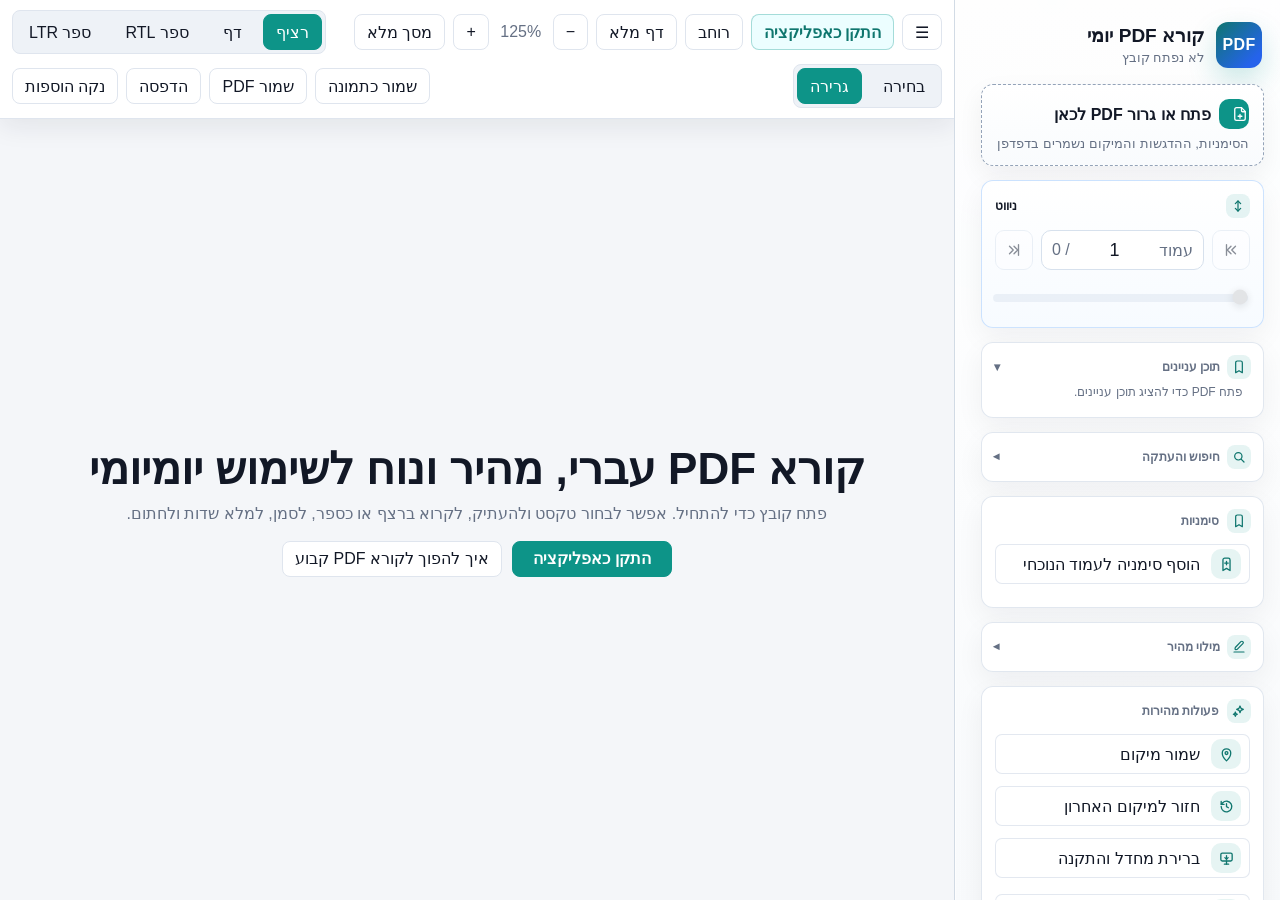
==== commit 64f735d6: "Add hosted PWA install flow" ====
--- a/index.html
+++ b/index.html
@@ -11,6 +11,7 @@
   <script src="vendor/pdf.min.mjs" type="module"></script>
   <script src="vendor/pdf-lib.min.js"></script>
   <script src="vendor/html2canvas.min.js"></script>
+  <script src="web-app-config.js"></script>
   <script src="app.js" type="module"></script>
 </head>
 <body>
@@ -234,6 +235,7 @@
       <header class="toolbar">
         <div class="tool-group">
           <button id="toggleSidebar" title="הצג או הסתר את סרגל הצד" aria-label="הצג או הסתר סרגל צד">☰</button>
+          <button id="installAppTop" class="install-app-button" type="button" data-install-app title="התקן את קורא PDF יומי כאפליקציה" aria-label="התקן כאפליקציה">התקן כאפליקציה</button>
           <button id="fitWidth" title="התאם את העמוד לרוחב החלון" aria-label="התאם לרוחב">רוחב</button>
           <button id="fitPage" title="הצג את כל העמוד במסך" aria-label="התאם לדף מלא">דף מלא</button>
           <button id="zoomOut" title="הקטן תצוגה" aria-label="הקטן תצוגה">−</button>
@@ -282,6 +284,10 @@
         <div class="empty-state" id="emptyState">
           <strong>קורא PDF עברי, מהיר ונוח לשימוש יומיומי</strong>
           <span>פתח קובץ כדי להתחיל. אפשר לבחור טקסט ולהעתיק, לקרוא ברצף או כספר, לסמן, למלא שדות ולחתום.</span>
+          <div class="empty-actions">
+            <button id="installAppEmpty" class="install-app-button primary" type="button" data-install-app>התקן כאפליקציה</button>
+            <button id="installHelpEmpty" type="button" data-install-help>איך להפוך לקורא PDF קבוע</button>
+          </div>
         </div>
         <div class="pages" id="pages"></div>
       </div>
@@ -378,10 +384,20 @@
   <dialog id="helpDialog" role="dialog" aria-modal="true" aria-labelledby="helpDialogTitle">
     <button class="dialog-close" id="closeHelp" aria-label="סגור חלון עזרה">×</button>
     <h2 id="helpDialogTitle">התקנה כאפליקציית ווב</h2>
+    <p id="installSupportStatus" class="install-support-status"></p>
     <p>ב-Chrome או Edge אפשר להתקין את קורא ה-PDF כאפליקציה דרך כפתור ההתקנה, או דרך תפריט הדפדפן: התקן אפליקציה.</p>
-    <p>לאחר ההתקנה היא תיפתח בחלון עצמאי עם אייקון. פתיחת קבצי PDF כברירת מחדל תלויה בתמיכת הדפדפן והמערכת ב-File Handling, ולכן בדרך כלל עדיין פותחים קובץ דרך גרירה או כפתור פתיחה.</p>
-    <p>אם הדפדפן תומך ב-File Handling, ניתן לפתוח קובץ PDF ישירות מהמערכת אחרי התקנת האפליקציה.</p>
+    <p>לאחר ההתקנה היא תיפתח בחלון עצמאי עם אייקון. פתיחת קבצי PDF כברירת מחדל תלויה בתמיכת הדפדפן והמערכת ב-File Handling, ותמיד מתבצעת בבחירה ואישור של המשתמש.</p>
+    <p>אם הדפדפן תומך ב-File Handling, ניתן לבחור את האפליקציה לפתיחת קבצי PDF ישירות מהמערכת ואף להגדיר אותה כבחירת ברירת מחדל.</p>
     <p>לאחר פתיחה ראשונה, קבצי האפליקציה נשמרים במטמון מקומי. ספריות חיצוניות נשמרות לאחר שהדפדפן טוען אותן פעם אחת.</p>
+    <section class="install-guide" aria-label="שלבי התקנה וברירת מחדל">
+      <h3>הדרך המומלצת</h3>
+      <ol>
+        <li>לוחצים על <strong>התקן כאפליקציה</strong>. אם לא מופיע חלון התקנה, פותחים את תפריט Chrome/Edge ובוחרים <strong>התקן אפליקציה</strong>.</li>
+        <li>אחרי ההתקנה פותחים קובץ PDF פעם אחת דרך האפליקציה, או בוחרים אותה דרך <strong>פתח באמצעות</strong>.</li>
+        <li>ב-Windows בוחרים קובץ PDF, קליק ימני, <strong>פתח באמצעות</strong>, <strong>בחר אפליקציה אחרת</strong>, מסמנים <strong>השתמש תמיד</strong>, ובוחרים את האפליקציה המותקנת.</li>
+      </ol>
+      <p class="install-note">האפשרות להפוך לברירת מחדל תלויה בתמיכת Chrome/Edge ו-Windows ב-File Handling. האפליקציה כבר כוללת רישום PDF דרך manifest, והבחירה הסופית נשארת בידי המשתמש.</p>
+    </section>
   </dialog>
 
   <div id="tourOverlay" class="visual-tour" role="dialog" aria-modal="true" aria-labelledby="tourTitle" hidden>
--- a/styles.css
+++ b/styles.css
@@ -203,6 +203,27 @@
   color: #0f766e;
 }
 
+.install-app-button {
+  border-color: rgba(13, 148, 136, .32);
+  background: #ecfeff;
+  color: #0f766e;
+  font-weight: 800;
+}
+
+.install-app-button:hover,
+.install-app-button.install-ready {
+  border-color: var(--accent);
+  background: #d8fbf7;
+  color: #0f766e;
+}
+
+.install-app-button.is-installed,
+.side-action.is-installed {
+  border-color: #cbd5e1;
+  background: #f8fafc;
+  color: var(--muted);
+}
+
 .brand {
   display: flex;
   gap: 12px;
@@ -949,6 +970,10 @@
 
 .reader.can-pan {
   cursor: grab;
+}
+
+.reader.empty-file-target {
+  cursor: pointer;
 }
 
 .saved-position-indicator {
@@ -1450,6 +1475,60 @@
   font-size: clamp(24px, 4vw, 44px);
 }
 
+.empty-actions {
+  display: flex;
+  flex-wrap: wrap;
+  justify-content: center;
+  gap: 10px;
+  margin-top: 8px;
+}
+
+.empty-actions button {
+  min-width: 160px;
+}
+
+.empty-actions .primary {
+  color: #fff;
+  border-color: var(--accent);
+  background: var(--accent);
+}
+
+.install-guide {
+  display: grid;
+  gap: 10px;
+  margin-top: 16px;
+  padding-top: 16px;
+  border-top: 1px solid var(--line);
+}
+
+.install-support-status {
+  margin: 0 0 12px;
+  padding: 10px 12px;
+  border: 1px solid #a7d9d1;
+  border-radius: 8px;
+  background: var(--accent-soft);
+  color: #0f766e;
+  font-weight: 700;
+}
+
+.install-guide h3 {
+  margin: 0;
+  font-size: 1rem;
+}
+
+.install-guide ol {
+  display: grid;
+  gap: 8px;
+  margin: 0;
+  padding-inline-start: 22px;
+}
+
+.install-note {
+  margin: 0;
+  color: var(--muted);
+  font-size: .95rem;
+}
+
 dialog {
   width: min(560px, calc(100vw - 32px));
   border: 0;
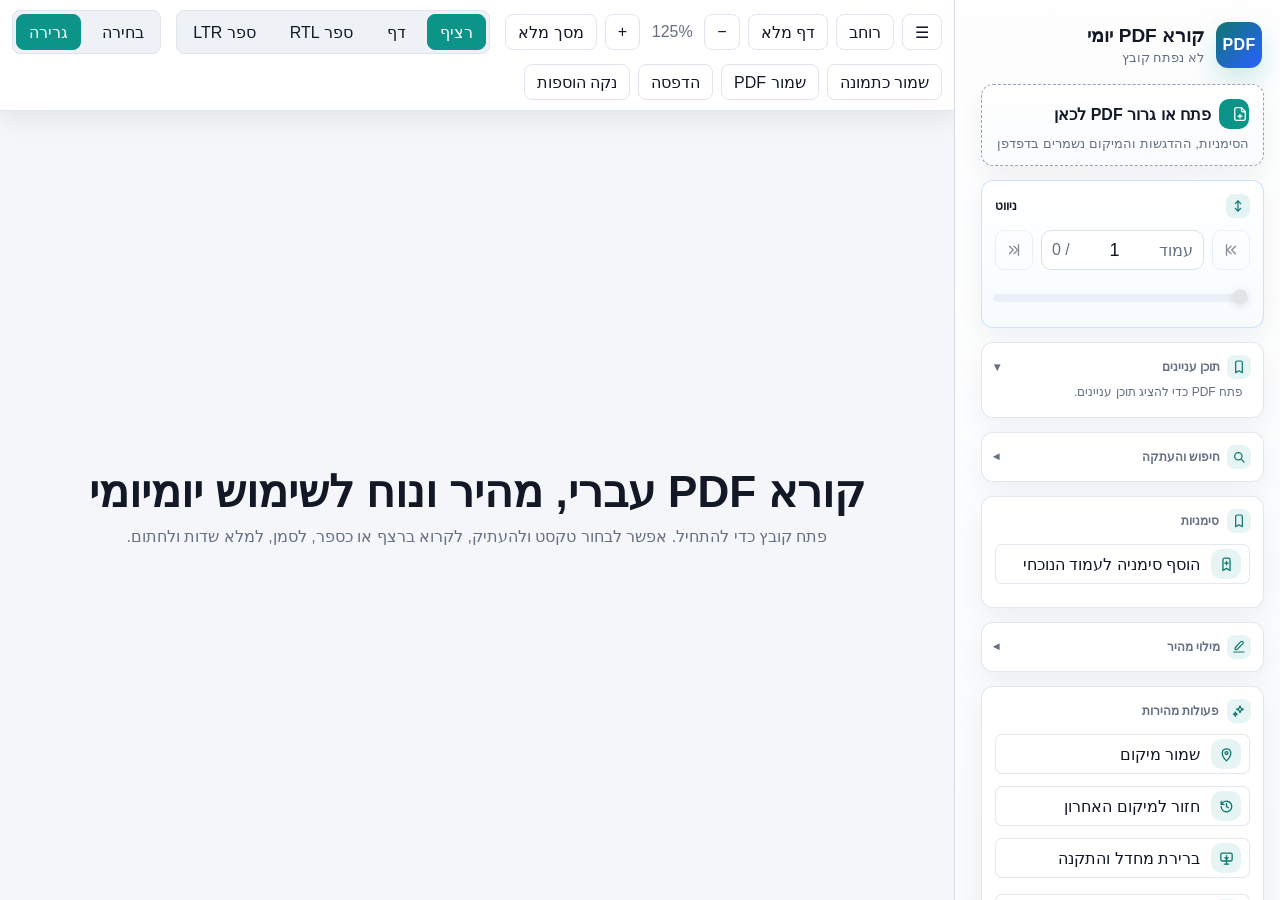
==== commit 3904502d: "Remove top install app button" ====
--- a/index.html
+++ b/index.html
@@ -235,7 +235,6 @@
       <header class="toolbar">
         <div class="tool-group">
           <button id="toggleSidebar" title="הצג או הסתר את סרגל הצד" aria-label="הצג או הסתר סרגל צד">☰</button>
-          <button id="installAppTop" class="install-app-button" type="button" data-install-app title="התקן את קורא PDF יומי כאפליקציה" aria-label="התקן כאפליקציה">התקן כאפליקציה</button>
           <button id="fitWidth" title="התאם את העמוד לרוחב החלון" aria-label="התאם לרוחב">רוחב</button>
           <button id="fitPage" title="הצג את כל העמוד במסך" aria-label="התאם לדף מלא">דף מלא</button>
           <button id="zoomOut" title="הקטן תצוגה" aria-label="הקטן תצוגה">−</button>
@@ -284,10 +283,6 @@
         <div class="empty-state" id="emptyState">
           <strong>קורא PDF עברי, מהיר ונוח לשימוש יומיומי</strong>
           <span>פתח קובץ כדי להתחיל. אפשר לבחור טקסט ולהעתיק, לקרוא ברצף או כספר, לסמן, למלא שדות ולחתום.</span>
-          <div class="empty-actions">
-            <button id="installAppEmpty" class="install-app-button primary" type="button" data-install-app>התקן כאפליקציה</button>
-            <button id="installHelpEmpty" type="button" data-install-help>איך להפוך לקורא PDF קבוע</button>
-          </div>
         </div>
         <div class="pages" id="pages"></div>
       </div>
--- a/styles.css
+++ b/styles.css
@@ -201,6 +201,10 @@
   border-color: #0d9488;
   background: #ecfeff;
   color: #0f766e;
+}
+
+#installAppTop {
+  display: none !important;
 }
 
 .install-app-button {
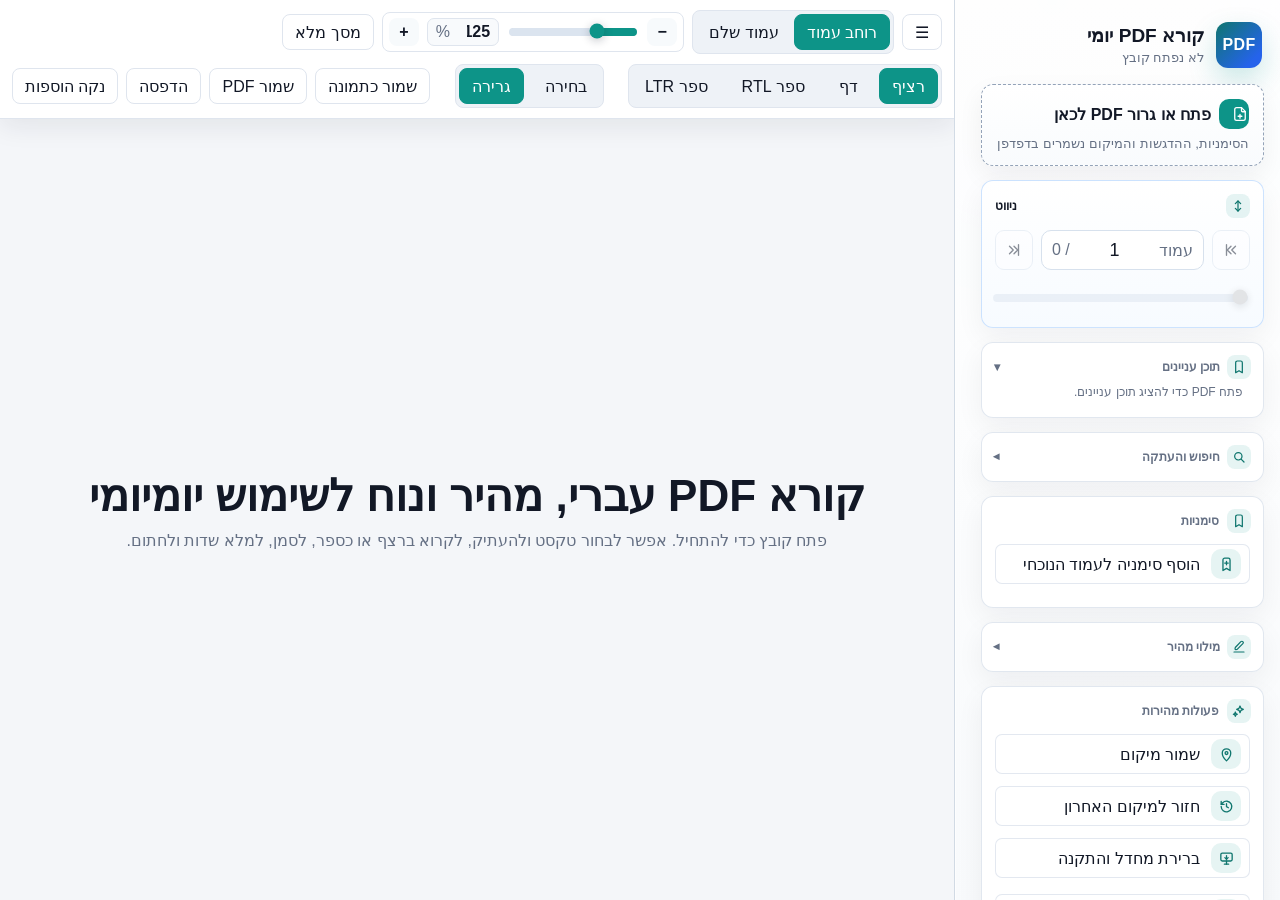
==== commit 74e32bde: "שיפור סרגל הזום והתאמת התצוגה בקורא PDF" ====
--- a/index.html
+++ b/index.html
@@ -8,7 +8,6 @@
   <link rel="manifest" href="manifest.webmanifest">
   <link rel="icon" href="icons/icon.svg" type="image/svg+xml">
   <link rel="stylesheet" href="styles.css">
-  <script src="vendor/pdf.min.mjs" type="module"></script>
   <script src="vendor/pdf-lib.min.js"></script>
   <script src="vendor/html2canvas.min.js"></script>
   <script src="web-app-config.js"></script>
@@ -235,11 +234,20 @@
       <header class="toolbar">
         <div class="tool-group">
           <button id="toggleSidebar" title="הצג או הסתר את סרגל הצד" aria-label="הצג או הסתר סרגל צד">☰</button>
-          <button id="fitWidth" title="התאם את העמוד לרוחב החלון" aria-label="התאם לרוחב">רוחב</button>
-          <button id="fitPage" title="הצג את כל העמוד במסך" aria-label="התאם לדף מלא">דף מלא</button>
-          <button id="zoomOut" title="הקטן תצוגה" aria-label="הקטן תצוגה">−</button>
-          <output id="zoomLabel">100%</output>
-          <button id="zoomIn" title="הגדל תצוגה" aria-label="הגדל תצוגה">+</button>
+          <div class="segmented fit-segmented" aria-label="התאמת תצוגה">
+            <button id="fitWidth" class="active" title="התאם את העמוד לרוחב החלון" aria-label="התאם לרוחב עמוד">רוחב עמוד</button>
+            <button id="fitPage" title="הצג את כל העמוד במסך" aria-label="התאם לעמוד שלם">עמוד שלם</button>
+          </div>
+          <div class="zoom-control" aria-label="שליטת זום">
+            <button id="zoomOut" class="zoom-step" title="הקטן תצוגה" aria-label="הקטן תצוגה">−</button>
+            <input id="zoomSlider" class="zoom-slider" type="range" min="35" max="350" step="1" value="125" aria-label="זום">
+            <label class="zoom-percent">
+              <input id="zoomInput" type="number" min="35" max="350" step="1" value="125" inputmode="numeric" aria-label="אחוז זום">
+              <span>%</span>
+            </label>
+            <output id="zoomLabel" class="visually-hidden">125%</output>
+            <button id="zoomIn" class="zoom-step" title="הגדל תצוגה" aria-label="הגדל תצוגה">+</button>
+          </div>
           <button id="fullscreenBtn" title="פתח במסך מלא" aria-label="פתח במסך מלא">מסך מלא</button>
         </div>
 
--- a/styles.css
+++ b/styles.css
@@ -75,6 +75,18 @@
   box-shadow: var(--focus-ring);
 }
 
+.visually-hidden {
+  position: absolute;
+  width: 1px;
+  height: 1px;
+  margin: -1px;
+  padding: 0;
+  border: 0;
+  overflow: hidden;
+  clip: rect(0 0 0 0);
+  white-space: nowrap;
+}
+
 button.active, .segmented button.active {
   background: var(--accent);
   color: #fff;
@@ -951,10 +963,120 @@
   background: transparent;
 }
 
-#zoomLabel {
-  min-width: 48px;
+.fit-segmented {
+  display: inline-flex;
+  gap: 2px;
+}
+
+.zoom-control {
+  display: inline-flex;
+  align-items: center;
+  gap: 8px;
+  min-height: 36px;
+  padding: 3px 6px;
+  border: 1px solid var(--line);
+  border-radius: 8px;
+  background: #fff;
+}
+
+.zoom-step {
+  display: inline-grid;
+  place-items: center;
+  width: 30px;
+  min-width: 30px;
+  min-height: 28px;
+  padding: 0;
+  border-color: transparent;
+  background: #f7fafc;
+  font-weight: 700;
+}
+
+.zoom-step:hover {
+  background: #eef6f5;
+  border-color: #cbd7e6;
+}
+
+.zoom-slider {
+  --slider-progress: 29%;
+  width: clamp(84px, 10vw, 144px);
+  min-height: 28px;
+  padding: 0;
+  border: 0;
+  border-radius: 999px;
+  background: transparent;
+  accent-color: var(--accent);
+  cursor: pointer;
+  direction: rtl;
+}
+
+.zoom-slider:focus-visible {
+  box-shadow: none;
+}
+
+.zoom-slider::-webkit-slider-runnable-track {
+  height: 8px;
+  border-radius: 999px;
+  background: linear-gradient(270deg, var(--accent) 0 var(--slider-progress), #dbe4ef var(--slider-progress) 100%);
+}
+
+.zoom-slider::-webkit-slider-thumb {
+  appearance: none;
+  width: 18px;
+  height: 18px;
+  margin-top: -5px;
+  border: 3px solid #fff;
+  border-radius: 50%;
+  background: var(--accent-strong);
+  box-shadow: 0 2px 8px rgba(15, 23, 42, .22);
+}
+
+.zoom-slider::-moz-range-track {
+  height: 8px;
+  border-radius: 999px;
+  background: #dbe4ef;
+}
+
+.zoom-slider::-moz-range-progress {
+  height: 8px;
+  border-radius: 999px;
+  background: var(--accent);
+}
+
+.zoom-slider::-moz-range-thumb {
+  width: 14px;
+  height: 14px;
+  border: 3px solid #fff;
+  border-radius: 50%;
+  background: var(--accent-strong);
+  box-shadow: 0 2px 8px rgba(15, 23, 42, .22);
+}
+
+.zoom-percent {
+  display: inline-flex;
+  align-items: center;
+  gap: 2px;
+  min-width: 66px;
+  min-height: 28px;
+  padding-inline: 8px;
+  border: 1px solid var(--line);
+  border-radius: 7px;
+  background: var(--surface-soft);
+  color: var(--muted);
+}
+
+.zoom-percent input {
+  width: 38px;
+  min-height: 24px;
+  padding: 0;
+  border: 0;
+  background: transparent;
+  color: var(--ink);
   text-align: center;
-  color: var(--muted);
+  font-weight: 700;
+}
+
+.zoom-percent input:focus {
+  outline: none;
 }
 
 .reader {
@@ -1821,8 +1943,17 @@
     flex: 0 0 auto;
   }
 
-  #zoomLabel {
-    min-width: 44px;
+  .zoom-control {
+    gap: 6px;
+  }
+
+  .zoom-slider {
+    width: 84px;
+  }
+
+  .zoom-percent {
+    min-width: 60px;
+    padding-inline: 6px;
   }
 
   .reader {
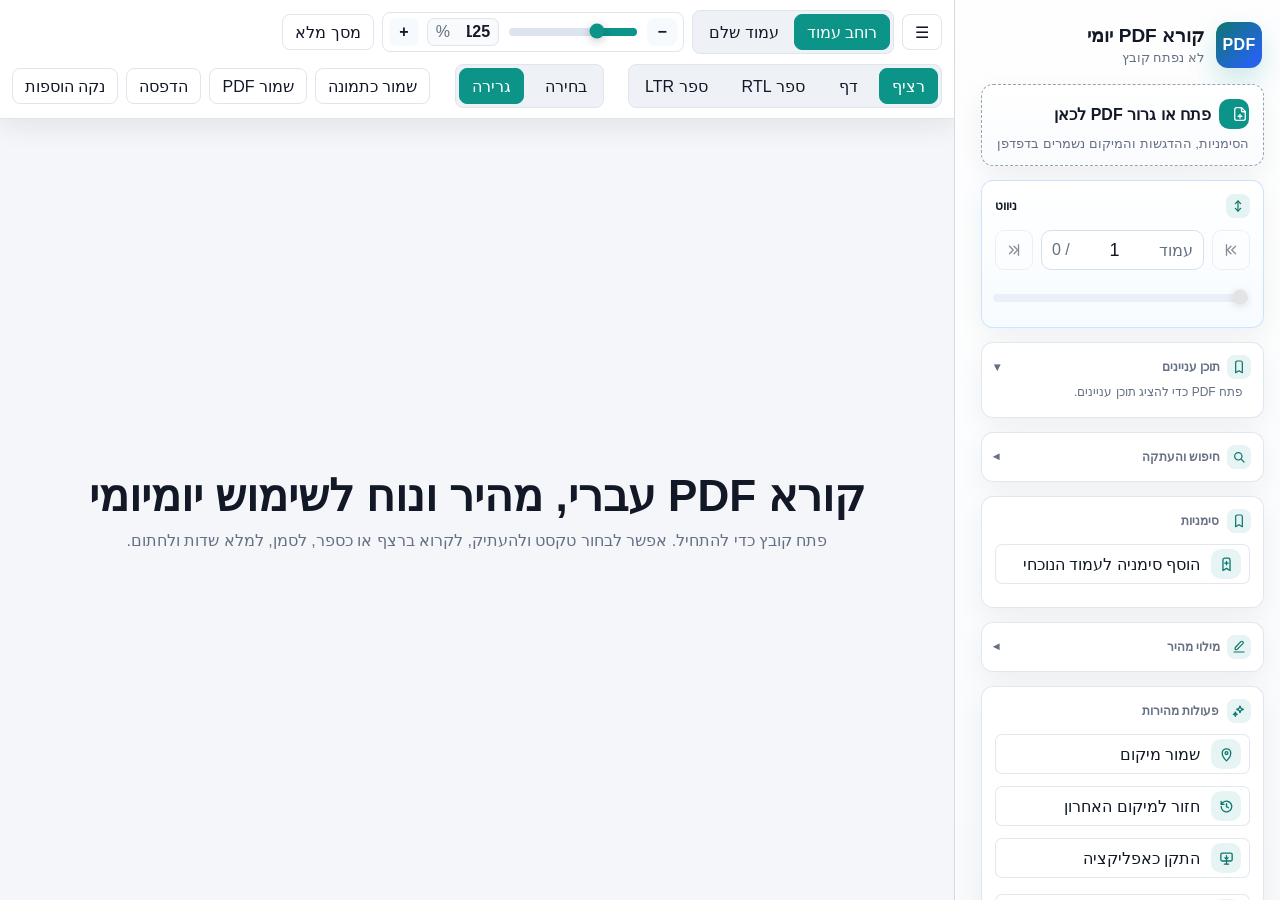
==== commit f4aff5e8: "עדכון כפתור התקנת האפליקציה והסבר ההתקנה" ====
--- a/index.html
+++ b/index.html
@@ -221,7 +221,7 @@
         </button>
         <button class="side-action" id="installHelp" aria-haspopup="dialog" aria-controls="helpDialog">
           <span class="action-icon"><svg><use href="#icon-monitor-down"></use></svg></span>
-          <span>ברירת מחדל והתקנה</span>
+          <span>התקן כאפליקציה</span>
         </button>
         <button class="side-action tour-action" id="tourGuide" aria-haspopup="dialog" aria-controls="tourOverlay">
           <span class="action-icon"><svg><use href="#icon-sparkles"></use></svg></span>
@@ -386,20 +386,18 @@
 
   <dialog id="helpDialog" role="dialog" aria-modal="true" aria-labelledby="helpDialogTitle">
     <button class="dialog-close" id="closeHelp" aria-label="סגור חלון עזרה">×</button>
-    <h2 id="helpDialogTitle">התקנה כאפליקציית ווב</h2>
+    <h2 id="helpDialogTitle">התקן כאפליקציה</h2>
     <p id="installSupportStatus" class="install-support-status"></p>
-    <p>ב-Chrome או Edge אפשר להתקין את קורא ה-PDF כאפליקציה דרך כפתור ההתקנה, או דרך תפריט הדפדפן: התקן אפליקציה.</p>
-    <p>לאחר ההתקנה היא תיפתח בחלון עצמאי עם אייקון. פתיחת קבצי PDF כברירת מחדל תלויה בתמיכת הדפדפן והמערכת ב-File Handling, ותמיד מתבצעת בבחירה ואישור של המשתמש.</p>
-    <p>אם הדפדפן תומך ב-File Handling, ניתן לבחור את האפליקציה לפתיחת קבצי PDF ישירות מהמערכת ואף להגדיר אותה כבחירת ברירת מחדל.</p>
-    <p>לאחר פתיחה ראשונה, קבצי האפליקציה נשמרים במטמון מקומי. ספריות חיצוניות נשמרות לאחר שהדפדפן טוען אותן פעם אחת.</p>
+    <p>אפשר להתקין את הקורא כמו אפליקציה רגילה: חלון נקי, אייקון במחשב, ופתיחה מהירה בלי לחפש את האתר.</p>
+    <p>אחרי ההתקנה אפשר לבחור את האפליקציה כקורא ברירת המחדל לקבצי PDF מתוך Windows.</p>
     <section class="install-guide" aria-label="שלבי התקנה וברירת מחדל">
-      <h3>הדרך המומלצת</h3>
+      <h3>איך עושים את זה</h3>
       <ol>
-        <li>לוחצים על <strong>התקן כאפליקציה</strong>. אם לא מופיע חלון התקנה, פותחים את תפריט Chrome/Edge ובוחרים <strong>התקן אפליקציה</strong>.</li>
-        <li>אחרי ההתקנה פותחים קובץ PDF פעם אחת דרך האפליקציה, או בוחרים אותה דרך <strong>פתח באמצעות</strong>.</li>
-        <li>ב-Windows בוחרים קובץ PDF, קליק ימני, <strong>פתח באמצעות</strong>, <strong>בחר אפליקציה אחרת</strong>, מסמנים <strong>השתמש תמיד</strong>, ובוחרים את האפליקציה המותקנת.</li>
+        <li>לוחצים על <strong>התקן כאפליקציה</strong>. אם לא נפתח חלון התקנה, פותחים את תפריט Chrome/Edge ובוחרים <strong>התקן אפליקציה</strong>.</li>
+        <li>לאחר ההתקנה פותחים קובץ PDF עם <strong>פתח באמצעות</strong> ובוחרים את האפליקציה.</li>
+        <li>כדי להפוך אותה לברירת מחדל מסמנים <strong>השתמש תמיד</strong>, או נכנסים להגדרות Windows ובוחרים אותה עבור קבצי PDF.</li>
       </ol>
-      <p class="install-note">האפשרות להפוך לברירת מחדל תלויה בתמיכת Chrome/Edge ו-Windows ב-File Handling. האפליקציה כבר כוללת רישום PDF דרך manifest, והבחירה הסופית נשארת בידי המשתמש.</p>
+      <p class="install-note">אם האפליקציה לא מופיעה ברשימה, פתח אותה פעם אחת אחרי ההתקנה ונסה שוב.</p>
     </section>
   </dialog>
 
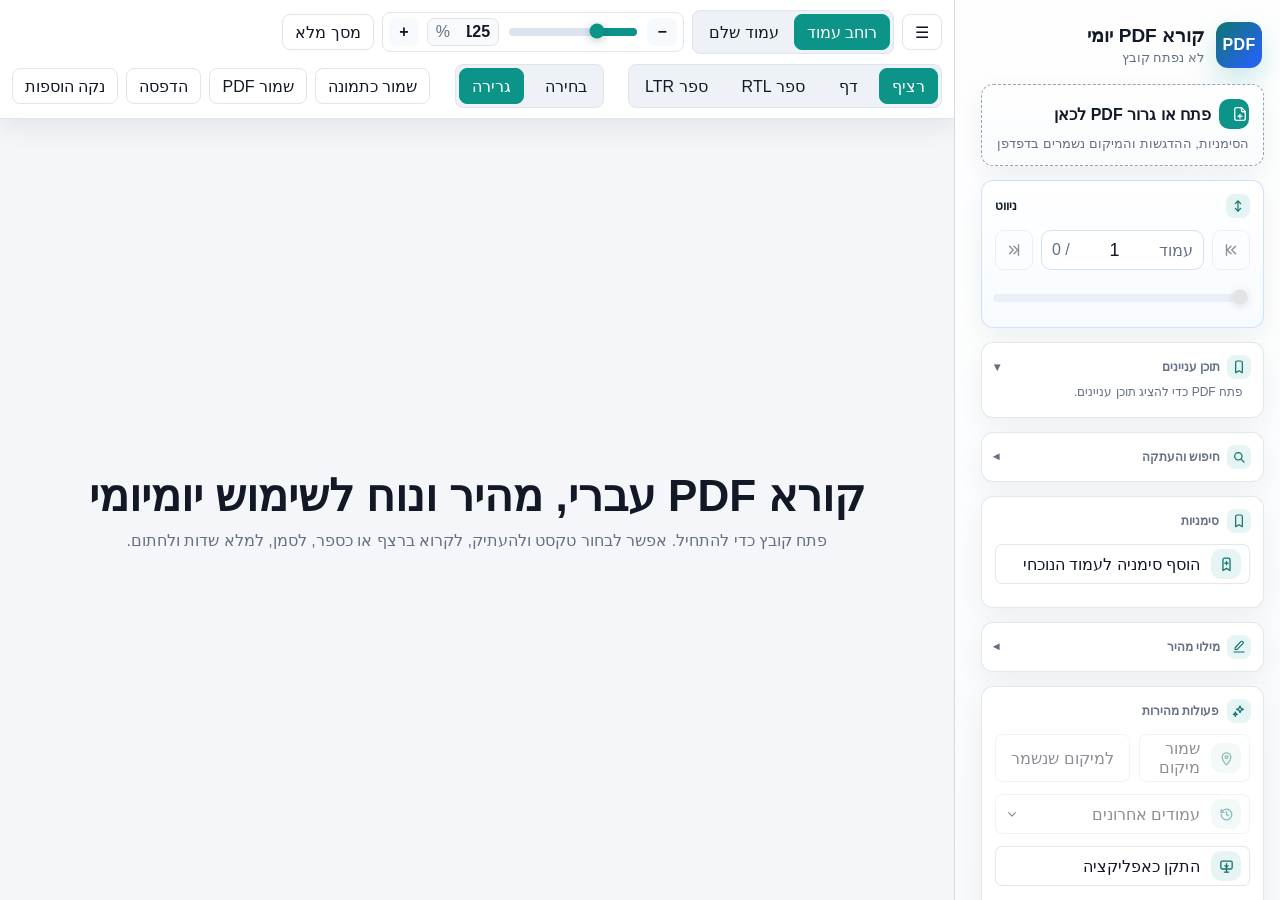
==== commit d2a2513e: "שיפור שמירת מיקום והיסטוריית עמודים אחרונים" ====
--- a/index.html
+++ b/index.html
@@ -210,15 +210,26 @@
 
       <section class="panel quick-actions-panel">
         <div class="panel-title"><span class="panel-icon"><svg><use href="#icon-sparkles"></use></svg></span> פעולות מהירות</div>
-        <button class="side-action" id="savePosition">
-          <span class="action-icon"><svg><use href="#icon-map-pin"></use></svg></span>
-          <span>שמור מיקום</span>
-          <span class="saved-position-indicator" aria-hidden="true">✓ נשמר</span>
-        </button>
-        <button class="side-action" id="restorePosition">
-          <span class="action-icon"><svg><use href="#icon-history"></use></svg></span>
-          <span>חזור למיקום האחרון</span>
-        </button>
+        <div class="side-split-action" id="pinPageAction">
+          <button class="side-action split-main" id="savePosition" type="button">
+            <span class="action-icon"><svg><use href="#icon-map-pin"></use></svg></span>
+            <span>שמור מיקום</span>
+          </button>
+          <button class="side-action split-secondary" id="goPinnedPage" type="button">
+            <span>למיקום שנשמר</span>
+            <span class="saved-position-indicator" aria-hidden="true"></span>
+          </button>
+        </div>
+        <div class="dropdown side-action-dropdown" id="recentPagesDropdown">
+          <button class="side-action" id="recentPagesButton" type="button" aria-haspopup="menu" aria-expanded="false">
+            <span class="action-icon"><svg><use href="#icon-history"></use></svg></span>
+            <span class="recent-pages-label">עמודים אחרונים</span>
+            <svg class="action-caret" aria-hidden="true"><use href="#icon-chevron-down"></use></svg>
+          </button>
+          <div class="dropdown-menu recent-pages-menu" id="recentPagesMenu" role="menu" hidden>
+            <div class="recent-pages-empty">אין עדיין עמודים אחרונים</div>
+          </div>
+        </div>
         <button class="side-action" id="installHelp" aria-haspopup="dialog" aria-controls="helpDialog">
           <span class="action-icon"><svg><use href="#icon-monitor-down"></use></svg></span>
           <span>התקן כאפליקציה</span>
--- a/styles.css
+++ b/styles.css
@@ -490,6 +490,74 @@
   transform: translateY(-1px);
 }
 
+.side-action-dropdown {
+  position: relative;
+}
+
+.side-split-action {
+  display: grid;
+  grid-template-columns: minmax(0, .95fr) minmax(0, 1.15fr);
+  gap: 7px;
+}
+
+.side-split-action .side-action {
+  min-width: 0;
+}
+
+.side-split-action .split-secondary {
+  grid-template-columns: minmax(0, 1fr);
+  justify-items: center;
+  padding-inline: 8px;
+  text-align: center;
+}
+
+.side-split-action .split-secondary span {
+  overflow: hidden;
+  text-overflow: ellipsis;
+  white-space: nowrap;
+}
+
+.action-caret {
+  width: 16px;
+  height: 16px;
+}
+
+.recent-pages-menu {
+  inset-inline: 0;
+  top: calc(100% + 6px);
+  min-width: 100%;
+}
+
+#recentPagesButton {
+  grid-template-columns: 32px minmax(0, 1fr) auto;
+}
+
+.recent-page-item {
+  display: flex;
+  align-items: center;
+  justify-content: space-between;
+  gap: 12px;
+}
+
+.recent-page-item.active {
+  border-color: #a7d9d1;
+  background: var(--accent-soft);
+  color: #0f766e;
+  font-weight: 800;
+}
+
+.recent-page-item small,
+.recent-pages-empty {
+  color: var(--muted);
+  font-size: 12px;
+  font-weight: 700;
+}
+
+.recent-pages-empty {
+  padding: 8px 10px;
+  white-space: nowrap;
+}
+
 .side-action.install-ready {
   border-color: #a7d9d1;
   background: var(--accent-soft);
@@ -1111,13 +1179,25 @@
 }
 
 .side-action.has-saved-position {
-  grid-template-columns: 32px minmax(0, 1fr) auto;
   border-color: #a7d9d1;
   background: var(--accent-soft);
 }
 
 .side-action.has-saved-position .saved-position-indicator {
-  display: inline;
+  display: block;
+  grid-column: 1;
+  margin-top: -3px;
+  line-height: 1.15;
+}
+
+#goPinnedPage.has-saved-position {
+  min-height: 54px;
+  row-gap: 2px;
+}
+
+#goPinnedPage.has-saved-position span:not(.saved-position-indicator) {
+  align-self: end;
+  min-width: 0;
 }
 
 .reader.can-pan.panning {
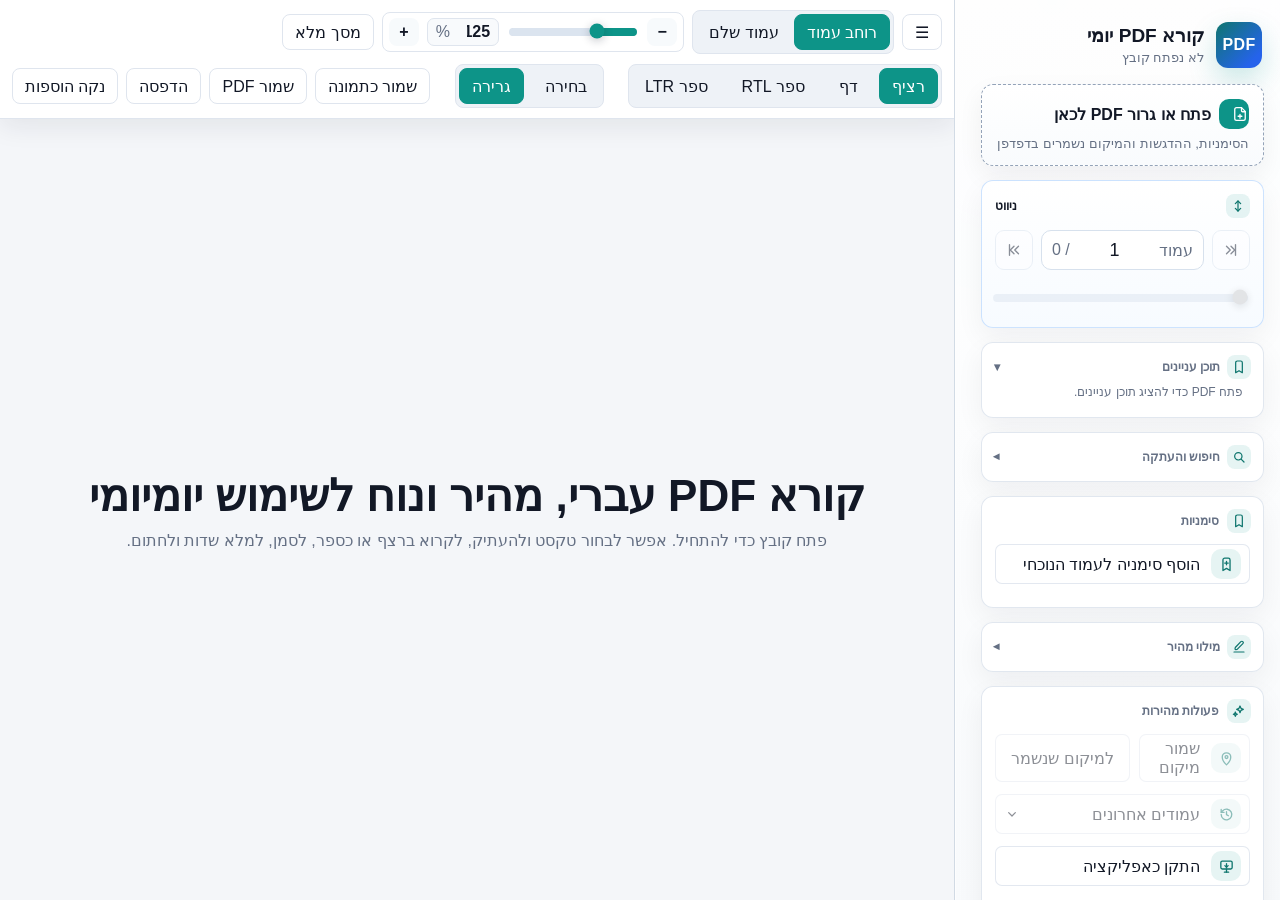
==== commit 2f92e812: "התאמת כפתורי תצוגה" ====
--- a/index.html
+++ b/index.html
@@ -67,14 +67,14 @@
       <path d="m7 10 5 5 5-5"/>
     </symbol>
     <symbol id="icon-page-first" viewBox="0 0 24 24">
+      <path d="M18 5v14"/>
+      <path d="m6 7 5 5-5 5"/>
+      <path d="m12 7 5 5-5 5"/>
+    </symbol>
+    <symbol id="icon-page-last" viewBox="0 0 24 24">
       <path d="M6 5v14"/>
       <path d="m18 7-5 5 5 5"/>
       <path d="m12 7-5 5 5 5"/>
-    </symbol>
-    <symbol id="icon-page-last" viewBox="0 0 24 24">
-      <path d="M18 5v14"/>
-      <path d="m6 7 5 5-5 5"/>
-      <path d="m12 7 5 5-5 5"/>
     </symbol>
   </svg>
   <div class="app-shell">
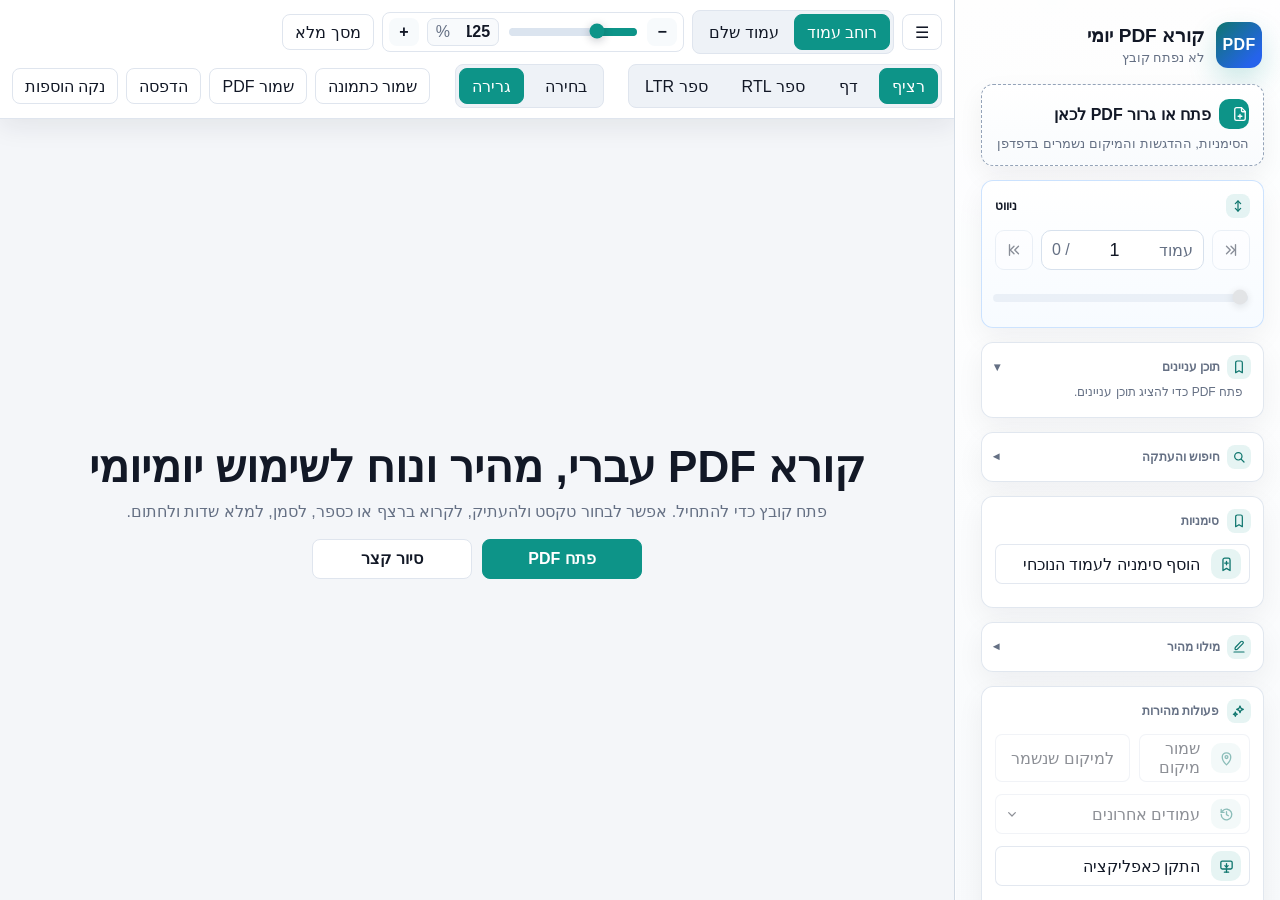
==== commit 2172267e: "שדרוג כפתורים במסך הפתיחה, הוספת עדכון אוטומטי של  האפליקציה" ====
--- a/index.html
+++ b/index.html
@@ -302,6 +302,10 @@
         <div class="empty-state" id="emptyState">
           <strong>קורא PDF עברי, מהיר ונוח לשימוש יומיומי</strong>
           <span>פתח קובץ כדי להתחיל. אפשר לבחור טקסט ולהעתיק, לקרוא ברצף או כספר, לסמן, למלא שדות ולחתום.</span>
+          <div class="empty-actions">
+            <label class="empty-action primary" for="fileInput">פתח PDF</label>
+            <button type="button" class="empty-action" id="emptyTourGuide">סיור קצר</button>
+          </div>
         </div>
         <div class="pages" id="pages"></div>
       </div>
--- a/styles.css
+++ b/styles.css
@@ -238,6 +238,8 @@
   border-color: #cbd5e1;
   background: #f8fafc;
   color: var(--muted);
+  opacity: .68;
+  box-shadow: none;
 }
 
 .brand {
@@ -1019,6 +1021,16 @@
   font-family: var(--ui-font);
 }
 
+.toolbar.is-dragging {
+  cursor: grabbing;
+  user-select: none;
+}
+
+.mobile-side-rail.is-dragging {
+  cursor: grabbing;
+  user-select: none;
+}
+
 .segmented {
   padding: 3px;
   border: 1px solid var(--line);
@@ -1279,6 +1291,20 @@
   color: transparent;
 }
 
+.reader.text-selecting .text-layer {
+  cursor: text;
+  user-select: text;
+}
+
+.reader.text-selecting .page-shell.select-area-ready .text-layer {
+  cursor: crosshair;
+}
+
+.reader.text-selecting .page-shell.select-text-ready .text-layer,
+.reader.text-selecting .text-layer span {
+  cursor: text;
+}
+
 .text-layer br,
 .text-layer .endOfContent {
   display: none;
@@ -1336,6 +1362,20 @@
   position: absolute;
   background: rgba(255, 214, 10, .36);
   border: 1px solid rgba(217, 119, 6, .7);
+}
+
+.highlight-box.text-highlight-group {
+  background: transparent;
+  border: 0;
+}
+
+.highlight-line {
+  position: absolute;
+  display: block;
+  border-radius: 3px;
+  background: rgba(255, 214, 10, .36);
+  box-shadow: inset 0 0 0 1px rgba(217, 119, 6, .32);
+  pointer-events: none;
 }
 
 .movable-annotation {
@@ -1689,11 +1729,33 @@
   margin-top: 8px;
 }
 
+.empty-action,
 .empty-actions button {
+  display: inline-flex;
+  align-items: center;
+  justify-content: center;
   min-width: 160px;
-}
-
-.empty-actions .primary {
+  min-height: 40px;
+  padding: 0 14px;
+  border: 1px solid var(--line);
+  border-radius: 8px;
+  background: var(--surface);
+  color: var(--ink);
+  font-weight: 700;
+  cursor: pointer;
+  text-decoration: none;
+  transition: background .16s ease, border-color .16s ease, color .16s ease, box-shadow .16s ease, transform .16s ease;
+}
+
+.empty-action:hover,
+.empty-actions button:hover {
+  border-color: var(--line-strong);
+  background: var(--surface-soft);
+  transform: translateY(-1px);
+}
+
+.empty-actions .primary,
+.empty-action.primary {
   color: #fff;
   border-color: var(--accent);
   background: var(--accent);
@@ -1998,14 +2060,35 @@
     justify-content: flex-start;
     gap: 8px;
     overflow-x: auto;
+    overflow-y: hidden;
     overscroll-behavior-inline: contain;
-    scrollbar-width: none;
+    scrollbar-width: thin;
+    scrollbar-color: #94a3b8 transparent;
     padding: 8px;
+    cursor: grab;
+    direction: ltr;
+    flex-direction: row-reverse;
+    touch-action: pan-x;
     -webkit-overflow-scrolling: touch;
   }
 
+  .toolbar > * {
+    direction: rtl;
+  }
+
   .toolbar::-webkit-scrollbar {
-    display: none;
+    height: 8px;
+  }
+
+  .toolbar::-webkit-scrollbar-track {
+    background: transparent;
+  }
+
+  .toolbar::-webkit-scrollbar-thumb {
+    border: 2px solid transparent;
+    border-radius: 999px;
+    background: #94a3b8;
+    background-clip: content-box;
   }
 
   .tool-group {
@@ -2037,7 +2120,7 @@
   }
 
   .reader {
-    padding: 10px 10px 88px;
+    padding: 10px 10px 104px;
     -webkit-overflow-scrolling: touch;
   }
 
@@ -2071,7 +2154,7 @@
     inset: auto 0 0 0;
     width: 100%;
     max-width: none;
-    height: calc(72px + env(safe-area-inset-bottom, 0px));
+    height: calc(88px + env(safe-area-inset-bottom, 0px));
     min-height: 0;
     padding: 7px 8px calc(7px + env(safe-area-inset-bottom, 0px));
     overflow: hidden;
@@ -2138,9 +2221,19 @@
     z-index: 3;
     gap: 7px;
     overflow-x: auto;
+    overflow-y: hidden;
     overscroll-behavior-inline: contain;
-    scrollbar-width: none;
+    scrollbar-width: thin;
+    scrollbar-color: #94a3b8 transparent;
+    cursor: grab;
+    direction: ltr;
+    flex-direction: row-reverse;
+    touch-action: pan-x;
     -webkit-overflow-scrolling: touch;
+  }
+
+  .mobile-side-rail > * {
+    direction: rtl;
   }
 
   .sidebar:not(.collapsed) > .mobile-side-rail {
@@ -2154,17 +2247,28 @@
   }
 
   .mobile-side-rail::-webkit-scrollbar {
-    display: none;
+    height: 6px;
+  }
+
+  .mobile-side-rail::-webkit-scrollbar-track {
+    background: transparent;
+  }
+
+  .mobile-side-rail::-webkit-scrollbar-thumb {
+    border: 2px solid transparent;
+    border-radius: 999px;
+    background: #94a3b8;
+    background-clip: content-box;
   }
 
   .sidebar.collapsed .mobile-side-rail {
     display: flex !important;
     position: static;
     inset: auto;
-    height: auto;
+    height: 100%;
     min-height: 0;
     margin: 0;
-    padding: 0 2px;
+    padding: 0 2px 10px;
     overflow-x: auto;
     visibility: visible;
   }
